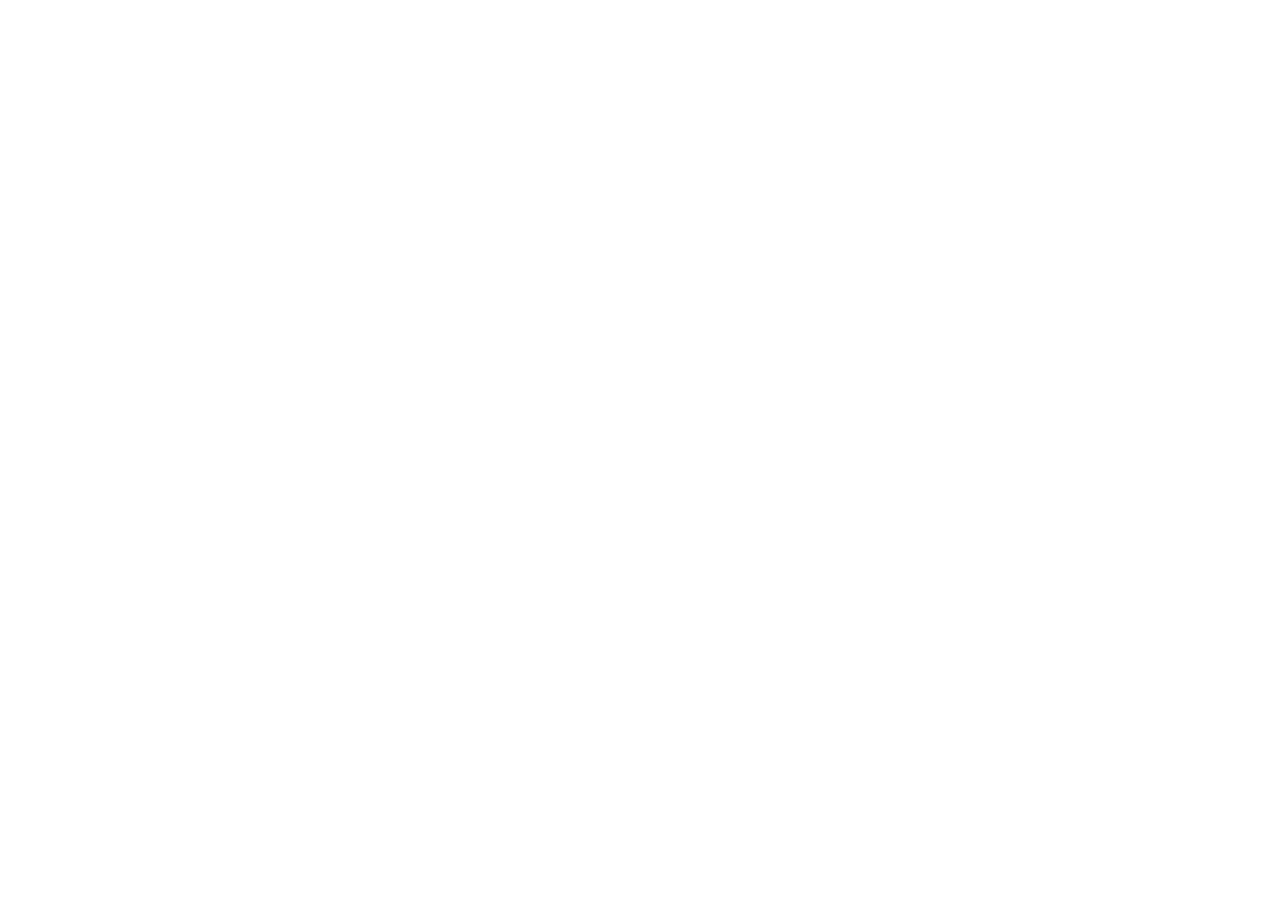
==== pages/catalogue.html @ 1e59427d "basic setup" ====
<!DOCTYPE html>
<html lang="en">
<head>
    <meta charset="UTF-8">
    <meta name="viewport" content="width=device-width, initial-scale=1.0">
    <title>Catalogue</title>
</head>
<body>
    
</body>
</html>
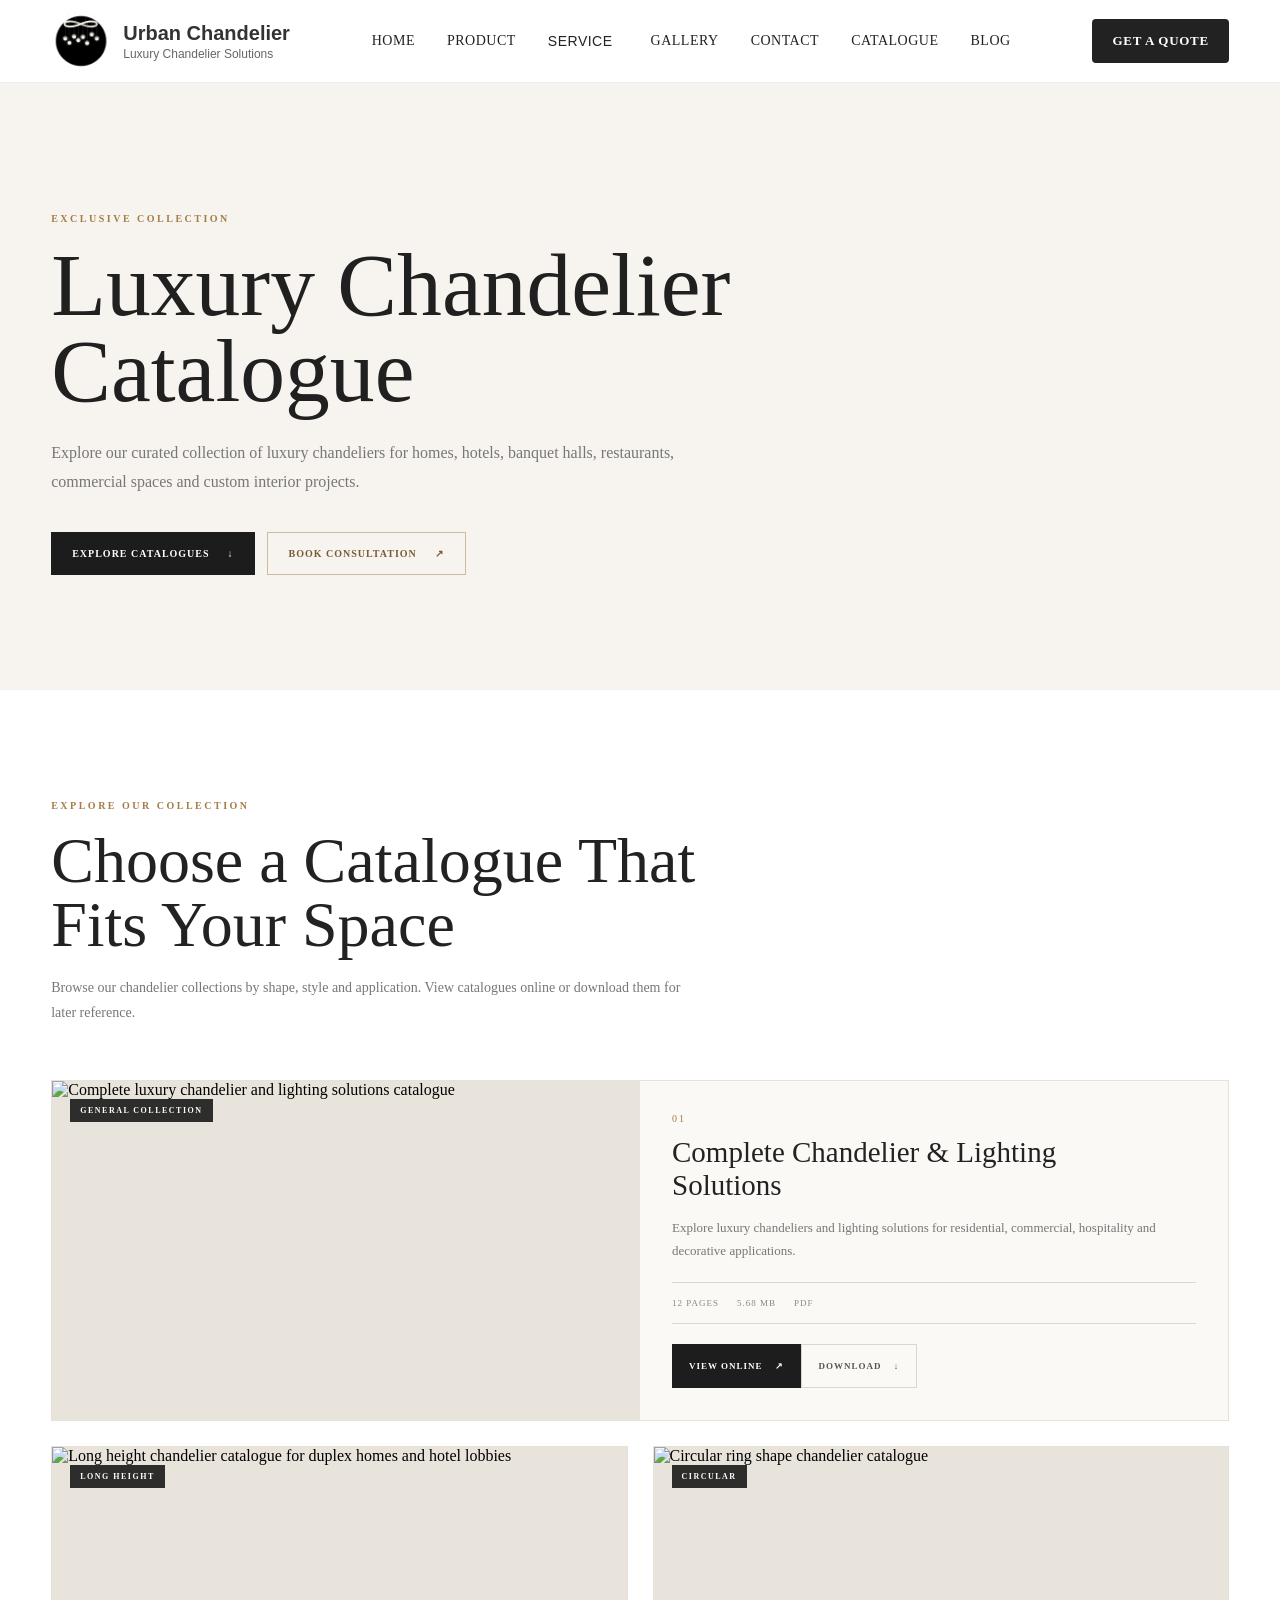
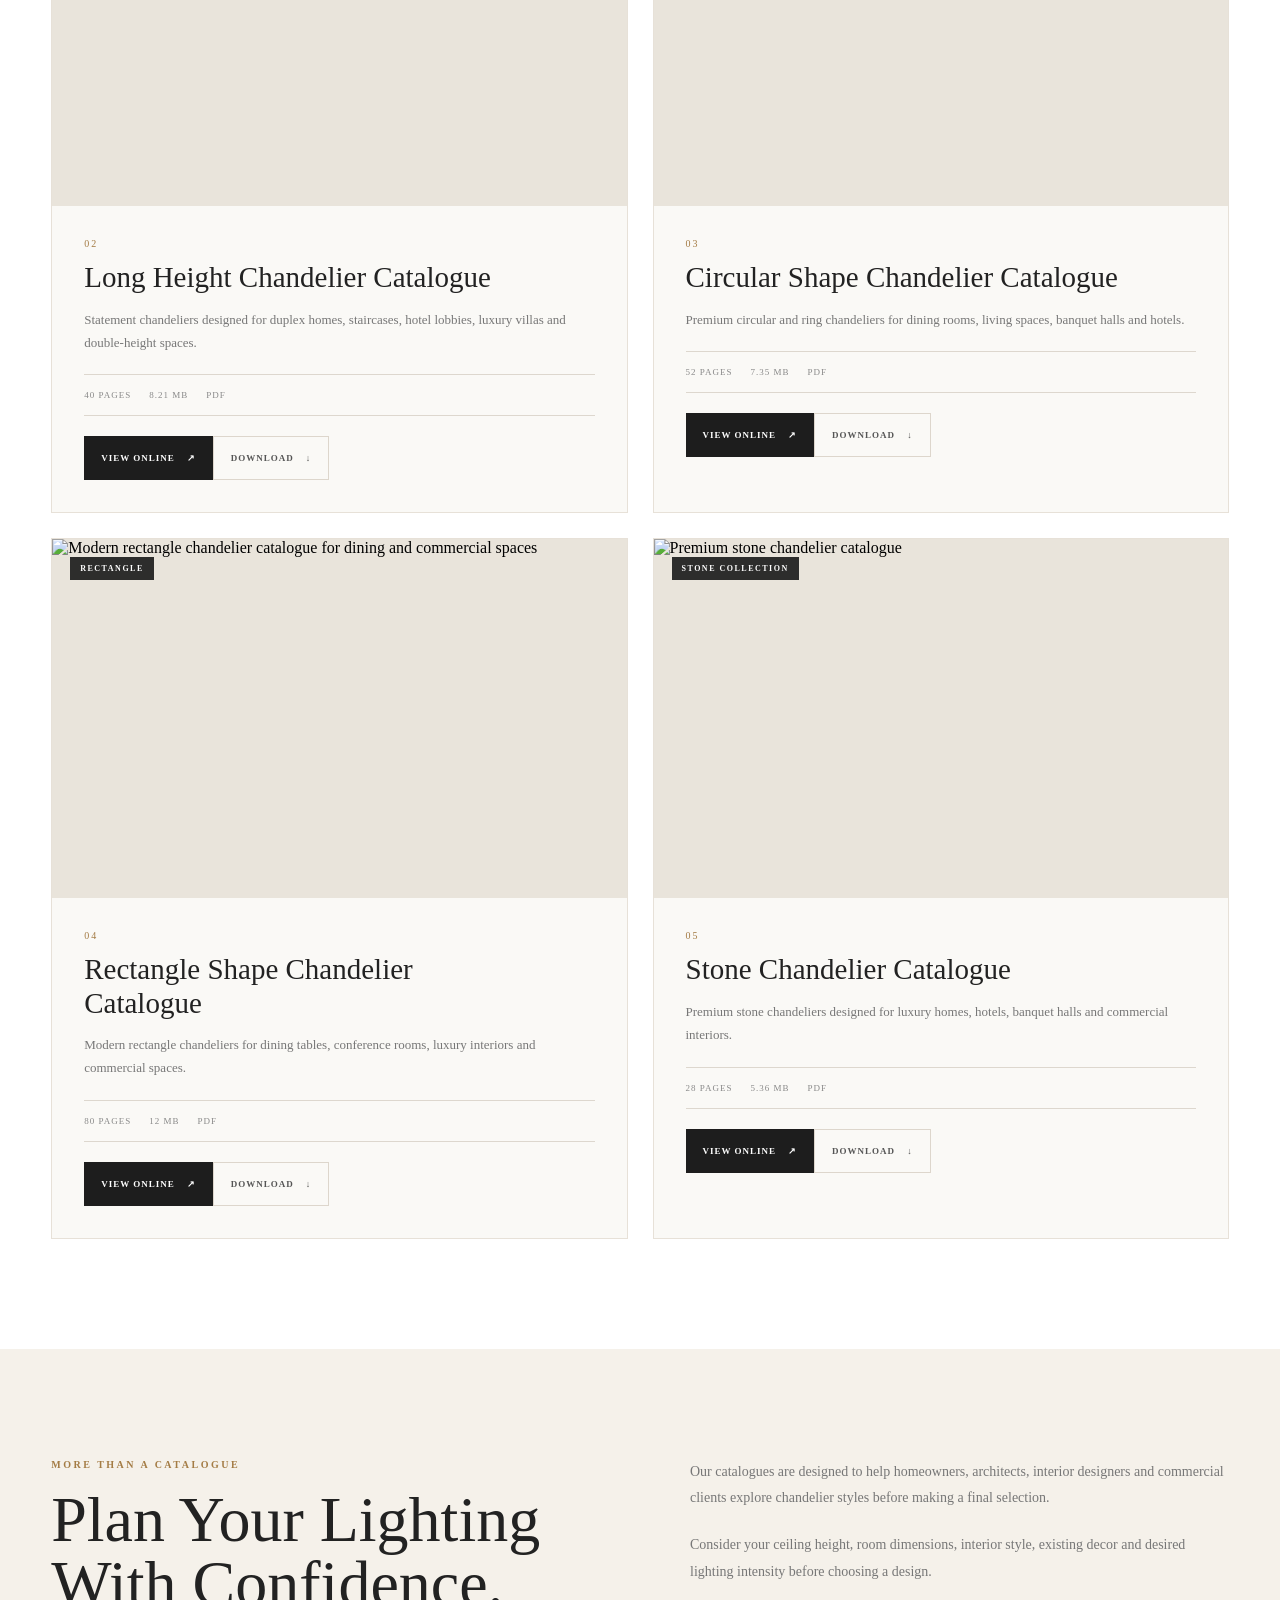
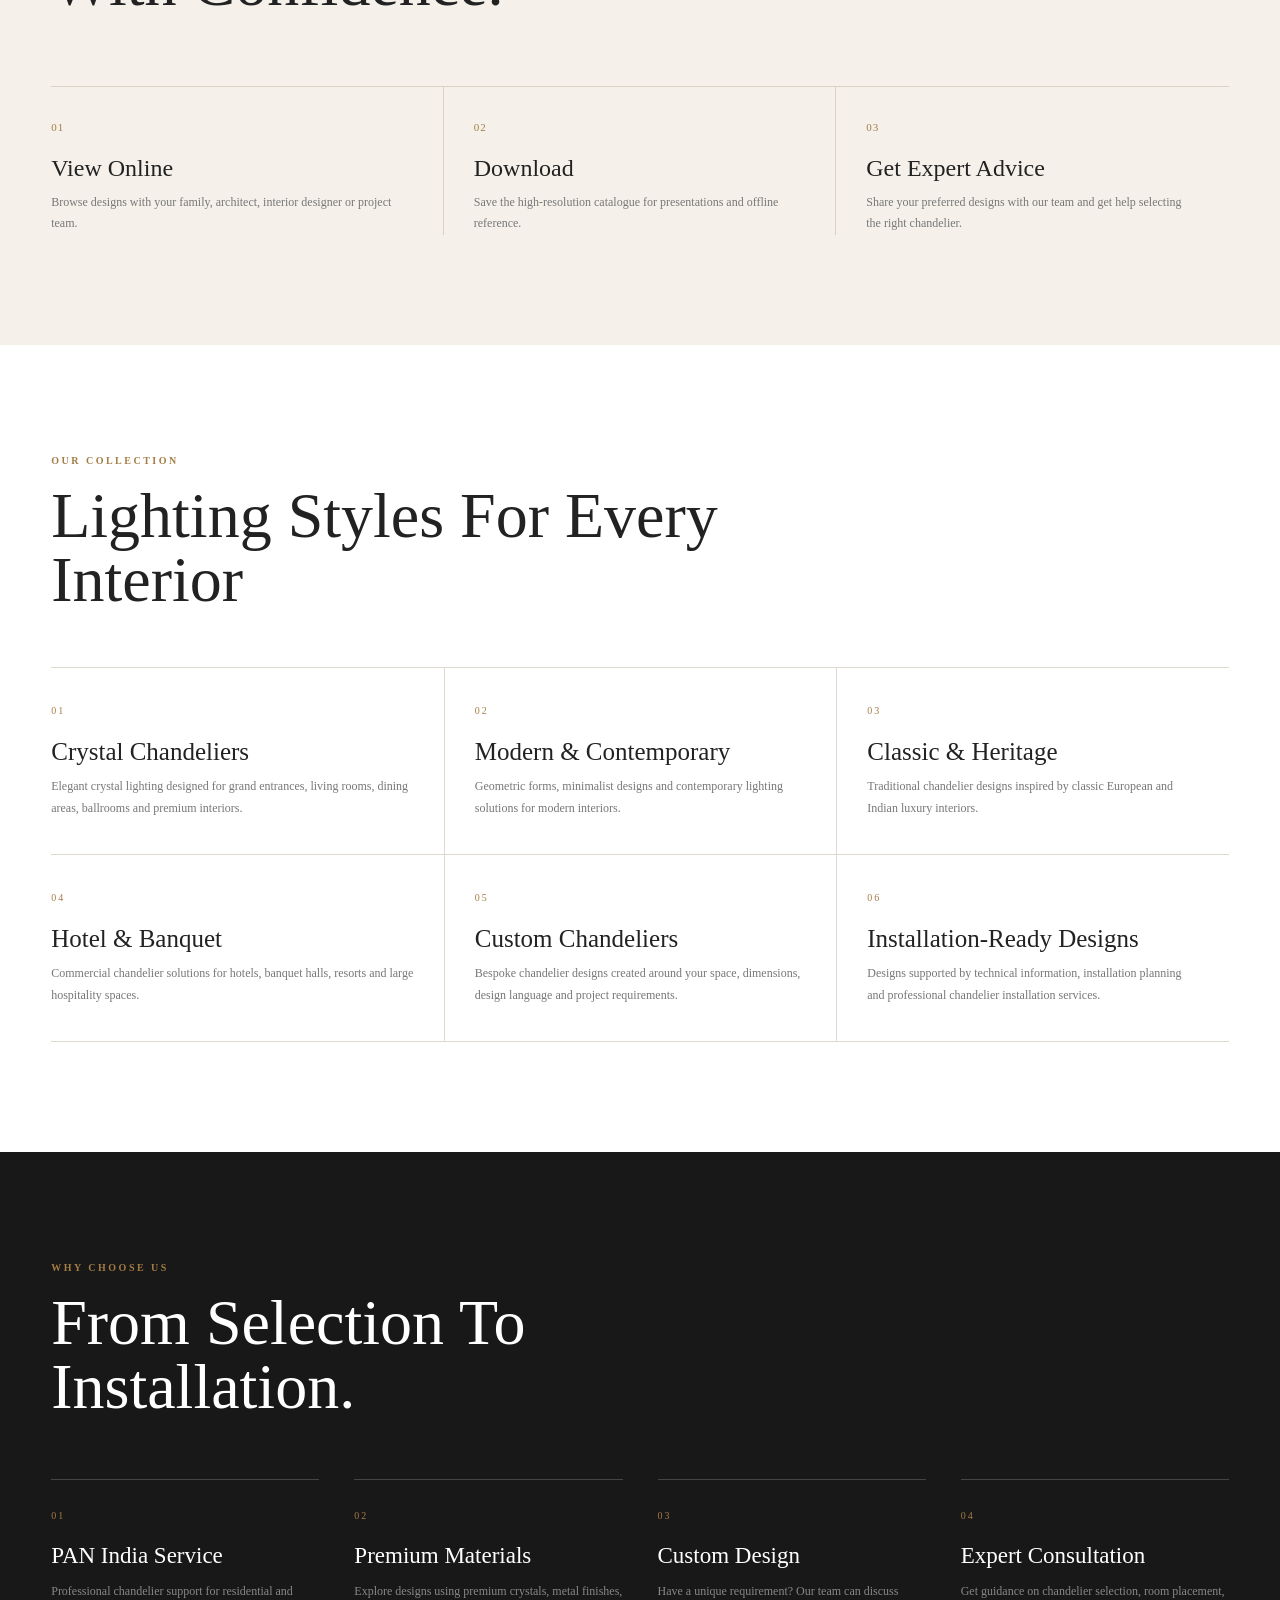
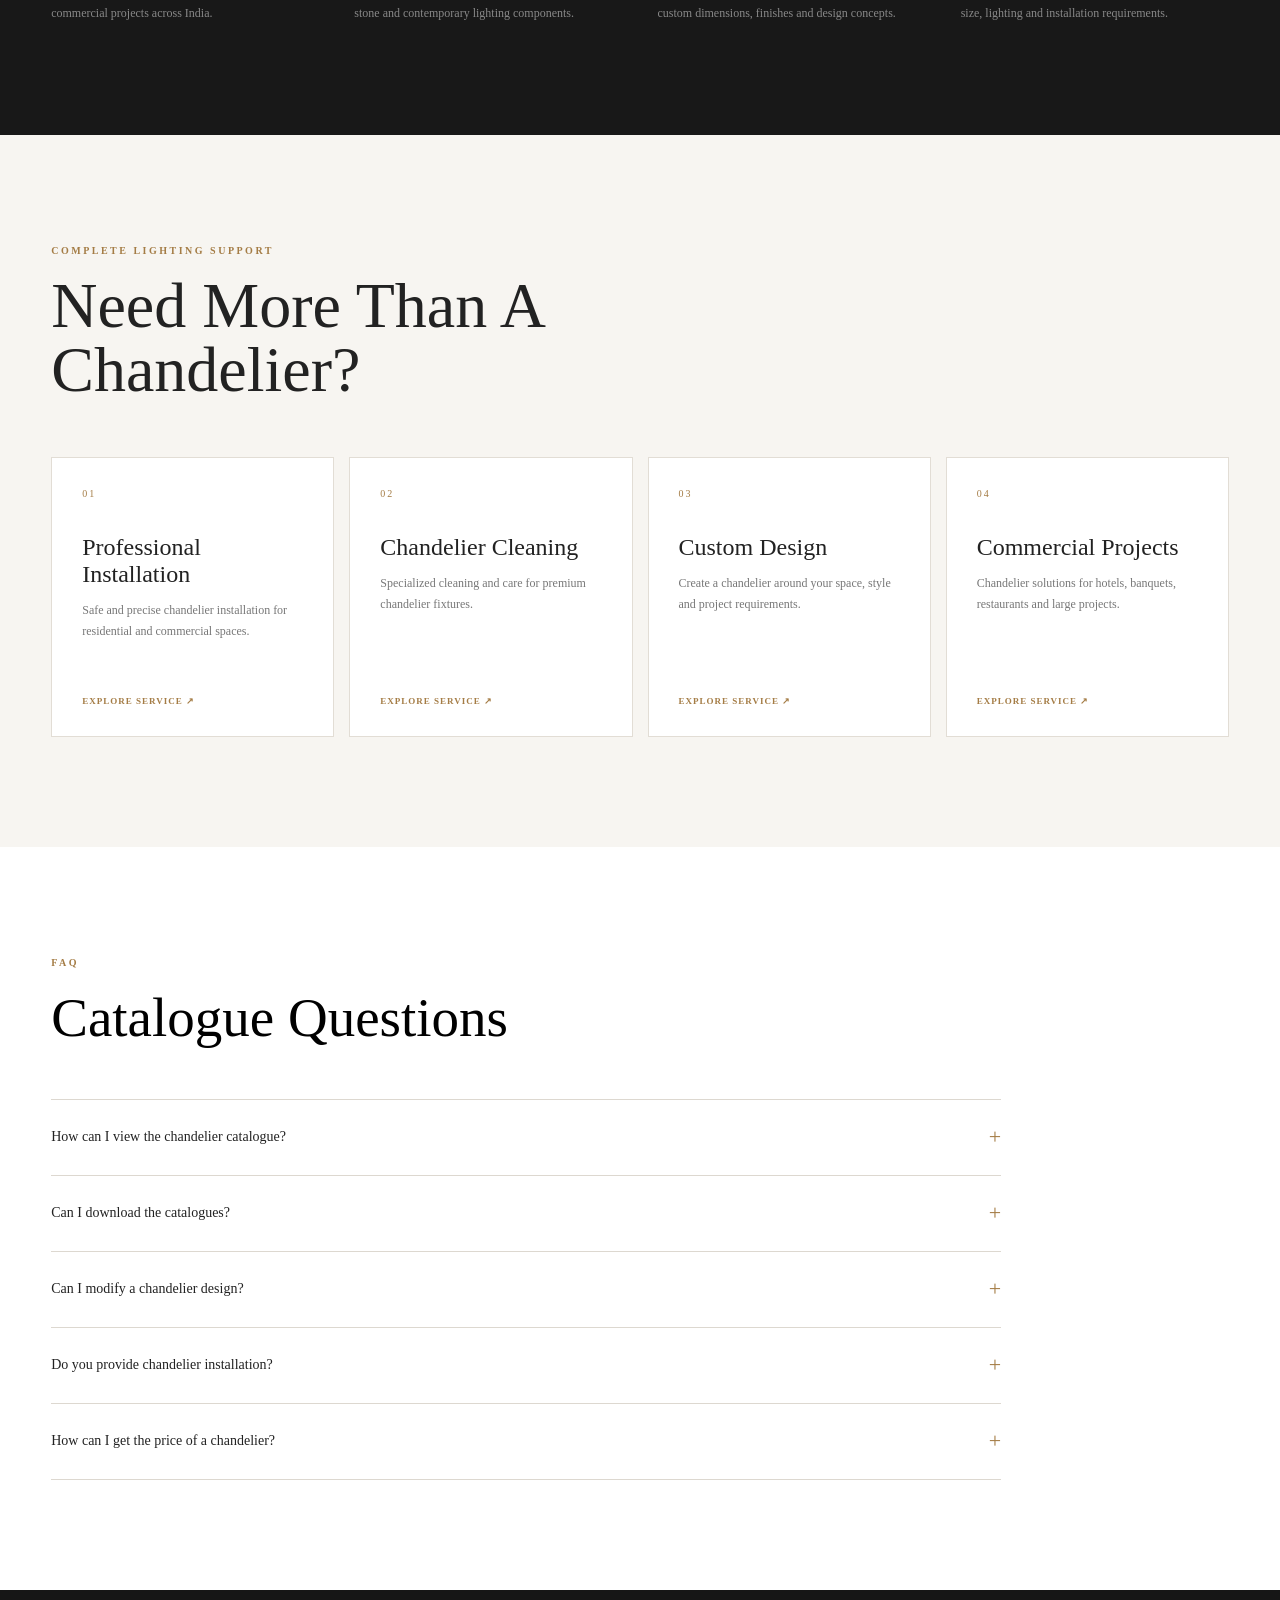
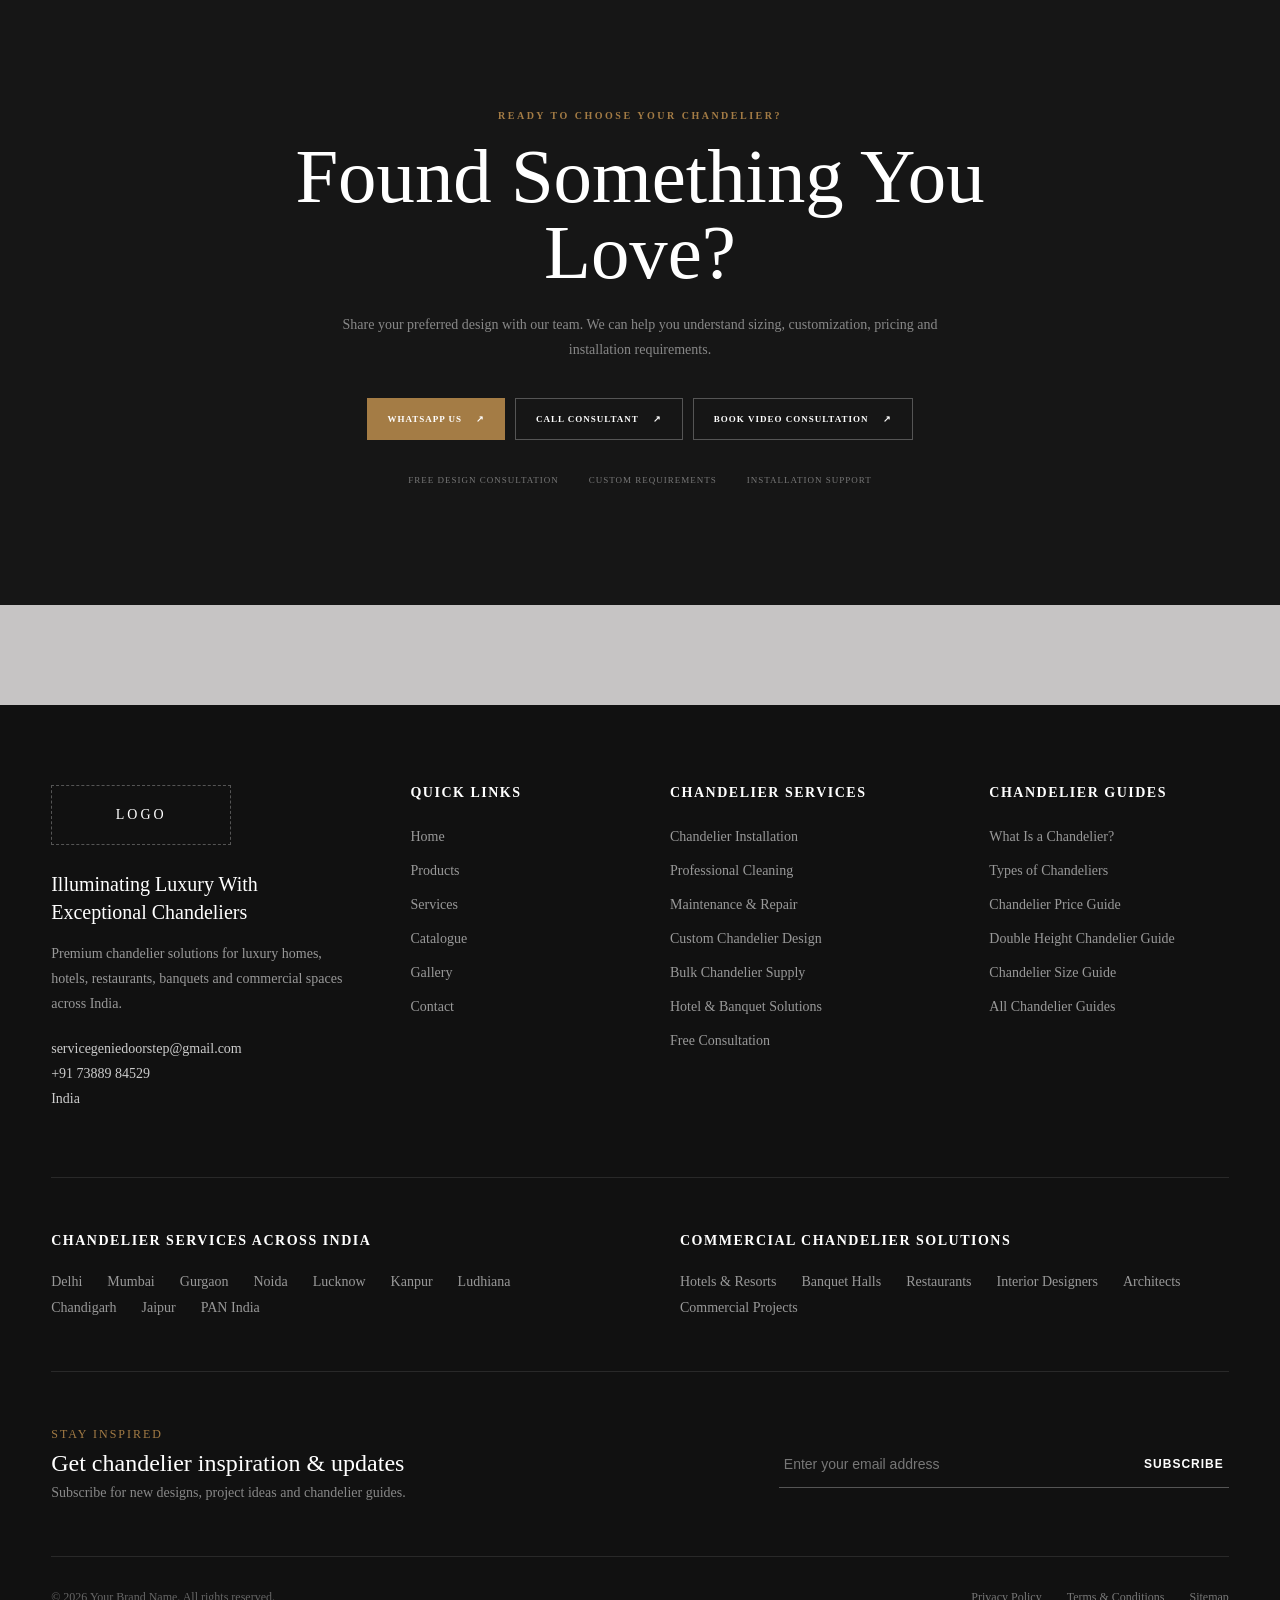
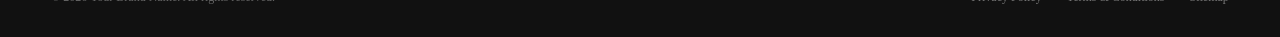
==== commit 6320c331: "new update" ====
--- a/pages/catalogue.html
+++ b/pages/catalogue.html
@@ -1,11 +1,1659 @@
 <!DOCTYPE html>
 <html lang="en">
+
 <head>
+
     <meta charset="UTF-8">
+
     <meta name="viewport" content="width=device-width, initial-scale=1.0">
-    <title>Catalogue</title>
+
+    <title>
+        Luxury Chandelier Catalogue | Urban Chandelier India
+    </title>
+
+    <meta name="description"
+        content="Explore  Urban Chandelier luxury chandelier catalogues featuring long height, circular, rectangle, stone and complete chandelier collections. View online or download PDF catalogues.">
+
+    <meta name="robots" content="index, follow">
+
+    <link rel="stylesheet" href="/css/style.css">
+    <link rel="stylesheet" href="/css/catalogue.css">
+
 </head>
+
+
 <body>
-    
+
+
+    <!-- =========================================
+     HEADER
+========================================= -->
+
+    <!--
+    Apna existing header yahan paste karo
+-->
+    <header class="site-header">
+
+        <div class="header-container">
+
+            <!-- LOGO -->
+            <!-- <a href="/" class="site-logo" aria-label="Chandelier Home"> 
+    <img src="./assets/images/logo/Urban (1).png" alt="Urban Logo" width="80" height="80"> 
+ 
+</a> -->
+            <a href="/" class="site-logo" aria-label="Chandelier Home">
+                <!-- Logo Image -->
+                <img src="/assets/images/logo/Urban (1).png" alt="Urban Chandelier Logo">
+
+                <!-- Side Text Container -->
+                <div class="logo-text">
+                    <span class="brand-name">Urban Chandelier</span>
+                    <span class="tagline">Luxury Chandelier Solutions</span>
+                </div>
+            </a>
+
+
+
+
+            <!-- MOBILE MENU BUTTON -->
+            <button class="menu-toggle" id="menuToggle" aria-label="Open navigation menu">
+                <span></span>
+                <span></span>
+                <span></span>
+            </button>
+
+
+            <!-- NAVIGATION -->
+            <nav class="main-navigation" id="mainNavigation">
+
+                <ul class="nav-list">
+
+                    <li class="nav-item">
+                        <a href="/">Home</a>
+                    </li>
+
+
+                    <!-- PRODUCT -->
+                    <li class="nav-item">
+                        <a href="/products">
+                            Product
+                        </a>
+                    </li>
+
+
+                    <!-- SERVICE DROPDOWN -->
+                    <li class="nav-item has-dropdown">
+
+                        <button class="dropdown-toggle">
+                            Service
+                            <span class="dropdown-arrow"></span>
+                        </button>
+
+                        <div class="dropdown-menu">
+
+                            <a href="/services/installation">
+                                <span class="dropdown-title">Installation</span>
+                                <span class="dropdown-description">
+                                    Professional chandelier installation
+                                </span>
+                            </a>
+
+                            <a href="/services/cleaning">
+                                <span class="dropdown-title">Cleaning</span>
+                                <span class="dropdown-description">
+                                    Professional chandelier cleaning
+                                </span>
+                            </a>
+
+                            <a href="/services/maintenance">
+                                <span class="dropdown-title">Maintenance</span>
+                                <span class="dropdown-description">
+                                    Regular chandelier maintenance
+                                </span>
+                            </a>
+
+                            <a href="/services/luxury-chandelier">
+                                <span class="dropdown-title">Buy Luxury Chandelier</span>
+                                <span class="dropdown-description">
+                                    Premium luxury chandelier collection
+                                </span>
+                            </a>
+
+                            <a href="/services/custom-design">
+                                <span class="dropdown-title">Custom Design</span>
+                                <span class="dropdown-description">
+                                    Bespoke chandelier design
+                                </span>
+                            </a>
+
+                            <a href="/services/bulk-supplier">
+                                <span class="dropdown-title">Bulk Chandelier Supplier</span>
+                                <span class="dropdown-description">
+                                    Bulk and commercial supply
+                                </span>
+                            </a>
+
+                            <a href="/services/hotel-banquet">
+                                <span class="dropdown-title">Hotel & Banquet</span>
+                                <span class="dropdown-description">
+                                    Chandeliers for hotels and banquets
+                                </span>
+                            </a>
+
+                        </div>
+
+                    </li>
+
+
+                    <!-- GALLERY -->
+                    <li class="nav-item">
+                        <a href="/pages/gallery.html">
+                            Gallery
+                        </a>
+                    </li>
+
+
+                    <!-- CONTACT -->
+                    <li class="nav-item">
+                        <a href="/pages/contact.html">
+                            Contact
+                        </a>
+                    </li>
+
+
+                    <!-- CATALOGUE -->
+                    <li class="nav-item">
+                        <a href="/pages/catalogue.html">
+                            Catalogue
+                        </a>
+                    </li>
+
+
+                    <!-- BLOG -->
+                    <li class="nav-item">
+                        <a href="/blog">
+                            Blog
+                        </a>
+                    </li>
+
+                </ul>
+
+            </nav>
+
+
+            <!-- HEADER CTA -->
+            <a href="/contact" class="header-cta">
+                Get a Quote
+            </a>
+
+        </div>
+
+    </header>
+
+
+    <main>
+
+
+        <!-- =========================================
+     CATALOGUE HERO
+========================================= -->
+
+        <section class="catalogue-hero">
+
+            <div class="catalogue-container">
+
+                <div class="catalogue-hero-content">
+
+                    <span class="catalogue-eyebrow">
+                        EXCLUSIVE COLLECTION
+                    </span>
+
+                    <h1>
+                        Luxury Chandelier
+                        Catalogue
+                    </h1>
+
+                    <p>
+                        Explore our curated collection of luxury chandeliers
+                        for homes, hotels, banquet halls, restaurants,
+                        commercial spaces and custom interior projects.
+                    </p>
+
+
+                    <div class="catalogue-hero-actions">
+
+                        <a href="#catalogue-grid" class="catalogue-primary-btn">
+                            Explore Catalogues
+                            <span>↓</span>
+                        </a>
+
+                        <a href="contact.html?service=Consultation" class="catalogue-secondary-btn">
+                            Book Consultation
+                            <span>↗</span>
+                        </a>
+
+                    </div>
+
+                </div>
+
+            </div>
+
+        </section>
+
+
+
+        <!-- =========================================
+     CATALOGUE COLLECTION
+========================================= -->
+
+        <section class="catalogue-section" id="catalogue-grid">
+
+            <div class="catalogue-container">
+
+
+                <div class="catalogue-section-heading">
+
+                    <span class="catalogue-eyebrow">
+                        EXPLORE OUR COLLECTION
+                    </span>
+
+                    <h2>
+                        Choose a Catalogue
+                        That Fits Your Space
+                    </h2>
+
+                    <p>
+                        Browse our chandelier collections by shape,
+                        style and application. View catalogues online
+                        or download them for later reference.
+                    </p>
+
+                </div>
+
+
+
+                <div class="catalogue-grid">
+
+
+                    <!-- =================================
+                 CATALOGUE 01
+            ================================== -->
+
+                    <article class="catalogue-card featured-catalogue">
+
+                        <div class="catalogue-image">
+
+                            <img src="images/catalogue/general.webp"
+                                alt="Complete luxury chandelier and lighting solutions catalogue" loading="lazy">
+
+                            <span class="catalogue-badge">
+                                GENERAL COLLECTION
+                            </span>
+
+                        </div>
+
+
+                        <div class="catalogue-card-content">
+
+                            <span class="catalogue-number">
+                                01
+                            </span>
+
+                            <h3>
+                                Complete Chandelier &
+                                Lighting Solutions
+                            </h3>
+
+                            <p>
+                                Explore luxury chandeliers and lighting
+                                solutions for residential, commercial,
+                                hospitality and decorative applications.
+                            </p>
+
+
+                            <div class="catalogue-meta">
+
+                                <span>
+                                    12 Pages
+                                </span>
+
+                                <span>
+                                    5.68 MB
+                                </span>
+
+                                <span>
+                                    PDF
+                                </span>
+
+                            </div>
+
+
+                            <div class="catalogue-card-actions">
+
+                                <!-- <a
+                            href="catalogues/Samrat-Traders-Chandelier-and-Lighting-Solutions.pdf"
+                            target="_blank"
+                            class="view-catalogue"
+                        >
+                            View Online
+                            <span>↗</span>
+                        </a> -->
+
+                                <a href="catalogue-view.html"
+                                target="_self"
+                                 class="view-catalogue">
+                                    View Online
+                                    <span>↗</span>
+                                </a>
+
+                                <a href="/catalogues/Circular_Shape_Chandelier_Catalogue-Samrat_Traders.pdf" download
+                                    class="download-catalogue">
+                                    Download
+                                    <span>↓</span>
+                                </a>
+
+                            </div>
+
+                        </div>
+
+                    </article>
+
+
+
+                    <!-- =================================
+                 CATALOGUE 02
+            ================================== -->
+
+                    <article class="catalogue-card">
+
+                        <div class="catalogue-image">
+
+                            <img src="images/catalogue/long-height.webp"
+                                alt="Long height chandelier catalogue for duplex homes and hotel lobbies"
+                                loading="lazy">
+
+                            <span class="catalogue-badge">
+                                LONG HEIGHT
+                            </span>
+
+                        </div>
+
+
+                        <div class="catalogue-card-content">
+
+                            <span class="catalogue-number">
+                                02
+                            </span>
+
+                            <h3>
+                                Long Height
+                                Chandelier Catalogue
+                            </h3>
+
+                            <p>
+                                Statement chandeliers designed for duplex
+                                homes, staircases, hotel lobbies, luxury
+                                villas and double-height spaces.
+                            </p>
+
+
+                            <div class="catalogue-meta">
+
+                                <span>
+                                    40 Pages
+                                </span>
+
+                                <span>
+                                    8.21 MB
+                                </span>
+
+                                <span>
+                                    PDF
+                                </span>
+
+                            </div>
+
+
+                            <div class="catalogue-card-actions">
+
+                                <a href="catalogues/Long-Height-Chandelier-Catalogue-Samrat-Traders.pdf" target="_blank"
+                                    class="view-catalogue">
+                                    View Online
+                                    <span>↗</span>
+                                </a>
+
+                                <a href="catalogues/Long-Height-Chandelier-Catalogue-Samrat-Traders.pdf" download
+                                    class="download-catalogue">
+                                    Download
+                                    <span>↓</span>
+                                </a>
+
+                            </div>
+
+                        </div>
+
+                    </article>
+
+
+
+                    <!-- =================================
+                 CATALOGUE 03
+            ================================== -->
+
+                    <article class="catalogue-card">
+
+                        <div class="catalogue-image">
+
+                            <img src="images/catalogue/circular.webp" alt="Circular ring shape chandelier catalogue"
+                                loading="lazy">
+
+                            <span class="catalogue-badge">
+                                CIRCULAR
+                            </span>
+
+                        </div>
+
+
+                        <div class="catalogue-card-content">
+
+                            <span class="catalogue-number">
+                                03
+                            </span>
+
+                            <h3>
+                                Circular Shape
+                                Chandelier Catalogue
+                            </h3>
+
+                            <p>
+                                Premium circular and ring chandeliers
+                                for dining rooms, living spaces,
+                                banquet halls and hotels.
+                            </p>
+
+
+                            <div class="catalogue-meta">
+
+                                <span>
+                                    52 Pages
+                                </span>
+
+                                <span>
+                                    7.35 MB
+                                </span>
+
+                                <span>
+                                    PDF
+                                </span>
+
+                            </div>
+
+
+                            <div class="catalogue-card-actions">
+
+                                <a href="catalogues/Circular-Shape-Chandelier-Catalogue-Samrat-Traders.pdf"
+                                    target="_blank" class="view-catalogue">
+                                    View Online
+                                    <span>↗</span>
+                                </a>
+
+                                <a href="catalogues/Circular-Shape-Chandelier-Catalogue-Samrat-Traders.pdf" download
+                                    class="download-catalogue">
+                                    Download
+                                    <span>↓</span>
+                                </a>
+
+                            </div>
+
+                        </div>
+
+                    </article>
+
+
+
+                    <!-- =================================
+                 CATALOGUE 04
+            ================================== -->
+
+                    <article class="catalogue-card">
+
+                        <div class="catalogue-image">
+
+                            <img src="images/catalogue/rectangle.webp"
+                                alt="Modern rectangle chandelier catalogue for dining and commercial spaces"
+                                loading="lazy">
+
+                            <span class="catalogue-badge">
+                                RECTANGLE
+                            </span>
+
+                        </div>
+
+
+                        <div class="catalogue-card-content">
+
+                            <span class="catalogue-number">
+                                04
+                            </span>
+
+                            <h3>
+                                Rectangle Shape
+                                Chandelier Catalogue
+                            </h3>
+
+                            <p>
+                                Modern rectangle chandeliers for dining
+                                tables, conference rooms, luxury interiors
+                                and commercial spaces.
+                            </p>
+
+
+                            <div class="catalogue-meta">
+
+                                <span>
+                                    80 Pages
+                                </span>
+
+                                <span>
+                                    12 MB
+                                </span>
+
+                                <span>
+                                    PDF
+                                </span>
+
+                            </div>
+
+
+                            <div class="catalogue-card-actions">
+
+                                <a href="catalogues/Rectangle-Shape-Chandelier-Catalogue-Samrat-Traders.pdf"
+                                    target="_blank" class="view-catalogue">
+                                    View Online
+                                    <span>↗</span>
+                                </a>
+
+                                <a href="catalogues/Rectangle-Shape-Chandelier-Catalogue-Samrat-Traders.pdf" download
+                                    class="download-catalogue">
+                                    Download
+                                    <span>↓</span>
+                                </a>
+
+                            </div>
+
+                        </div>
+
+                    </article>
+
+
+
+                    <!-- =================================
+                 CATALOGUE 05
+            ================================== -->
+
+                    <article class="catalogue-card">
+
+                        <div class="catalogue-image">
+
+                            <img src="images/catalogue/stone.webp" alt="Premium stone chandelier catalogue"
+                                loading="lazy">
+
+                            <span class="catalogue-badge">
+                                STONE COLLECTION
+                            </span>
+
+                        </div>
+
+
+                        <div class="catalogue-card-content">
+
+                            <span class="catalogue-number">
+                                05
+                            </span>
+
+                            <h3>
+                                Stone Chandelier
+                                Catalogue
+                            </h3>
+
+                            <p>
+                                Premium stone chandeliers designed for
+                                luxury homes, hotels, banquet halls and
+                                commercial interiors.
+                            </p>
+
+
+                            <div class="catalogue-meta">
+
+                                <span>
+                                    28 Pages
+                                </span>
+
+                                <span>
+                                    5.36 MB
+                                </span>
+
+                                <span>
+                                    PDF
+                                </span>
+
+                            </div>
+
+
+                            <div class="catalogue-card-actions">
+
+                                <a href="catalogues/Stone-Chandelier-Catalogue-Samrat-Traders.pdf" target="_blank"
+                                    class="view-catalogue">
+                                    View Online
+                                    <span>↗</span>
+                                </a>
+
+                                <a href="catalogues/Stone-Chandelier-Catalogue-Samrat-Traders.pdf" download
+                                    class="download-catalogue">
+                                    Download
+                                    <span>↓</span>
+                                </a>
+
+                            </div>
+
+                        </div>
+
+                    </article>
+
+
+                </div>
+
+            </div>
+
+        </section>
+
+
+
+        <!-- =========================================
+     CATALOGUE EXPERIENCE
+========================================= -->
+
+        <section class="catalogue-experience">
+
+            <div class="catalogue-container">
+
+                <div class="catalogue-experience-grid">
+
+
+                    <div class="catalogue-experience-heading">
+
+                        <span class="catalogue-eyebrow">
+                            MORE THAN A CATALOGUE
+                        </span>
+
+                        <h2>
+                            Plan Your Lighting
+                            With Confidence.
+                        </h2>
+
+                    </div>
+
+
+                    <div class="catalogue-experience-content">
+
+                        <p>
+                            Our catalogues are designed to help homeowners,
+                            architects, interior designers and commercial
+                            clients explore chandelier styles before
+                            making a final selection.
+                        </p>
+
+                        <p>
+                            Consider your ceiling height, room dimensions,
+                            interior style, existing decor and desired
+                            lighting intensity before choosing a design.
+                        </p>
+
+                    </div>
+
+                </div>
+
+
+
+                <div class="catalogue-steps">
+
+
+                    <div class="catalogue-step">
+
+                        <span>
+                            01
+                        </span>
+
+                        <h3>
+                            View Online
+                        </h3>
+
+                        <p>
+                            Browse designs with your family, architect,
+                            interior designer or project team.
+                        </p>
+
+                    </div>
+
+
+                    <div class="catalogue-step">
+
+                        <span>
+                            02
+                        </span>
+
+                        <h3>
+                            Download
+                        </h3>
+
+                        <p>
+                            Save the high-resolution catalogue for
+                            presentations and offline reference.
+                        </p>
+
+                    </div>
+
+
+                    <div class="catalogue-step">
+
+                        <span>
+                            03
+                        </span>
+
+                        <h3>
+                            Get Expert Advice
+                        </h3>
+
+                        <p>
+                            Share your preferred designs with our team
+                            and get help selecting the right chandelier.
+                        </p>
+
+                    </div>
+
+
+                </div>
+
+            </div>
+
+        </section>
+
+
+
+        <!-- =========================================
+     COLLECTION TYPES
+========================================= -->
+
+        <section class="catalogue-types">
+
+            <div class="catalogue-container">
+
+
+                <div class="catalogue-section-heading">
+
+                    <span class="catalogue-eyebrow">
+                        OUR COLLECTION
+                    </span>
+
+                    <h2>
+                        Lighting Styles For
+                        Every Interior
+                    </h2>
+
+                </div>
+
+
+                <div class="catalogue-types-grid">
+
+
+                    <article>
+
+                        <span>01</span>
+
+                        <h3>
+                            Crystal Chandeliers
+                        </h3>
+
+                        <p>
+                            Elegant crystal lighting designed for
+                            grand entrances, living rooms, dining areas,
+                            ballrooms and premium interiors.
+                        </p>
+
+                    </article>
+
+
+                    <article>
+
+                        <span>02</span>
+
+                        <h3>
+                            Modern & Contemporary
+                        </h3>
+
+                        <p>
+                            Geometric forms, minimalist designs and
+                            contemporary lighting solutions for
+                            modern interiors.
+                        </p>
+
+                    </article>
+
+
+                    <article>
+
+                        <span>03</span>
+
+                        <h3>
+                            Classic & Heritage
+                        </h3>
+
+                        <p>
+                            Traditional chandelier designs inspired
+                            by classic European and Indian luxury
+                            interiors.
+                        </p>
+
+                    </article>
+
+
+                    <article>
+
+                        <span>04</span>
+
+                        <h3>
+                            Hotel & Banquet
+                        </h3>
+
+                        <p>
+                            Commercial chandelier solutions for
+                            hotels, banquet halls, resorts and
+                            large hospitality spaces.
+                        </p>
+
+                    </article>
+
+
+                    <article>
+
+                        <span>05</span>
+
+                        <h3>
+                            Custom Chandeliers
+                        </h3>
+
+                        <p>
+                            Bespoke chandelier designs created around
+                            your space, dimensions, design language
+                            and project requirements.
+                        </p>
+
+                    </article>
+
+
+                    <article>
+
+                        <span>06</span>
+
+                        <h3>
+                            Installation-Ready Designs
+                        </h3>
+
+                        <p>
+                            Designs supported by technical information,
+                            installation planning and professional
+                            chandelier installation services.
+                        </p>
+
+                    </article>
+
+
+                </div>
+
+            </div>
+
+        </section>
+
+
+
+        <!-- =========================================
+     WHY SAMRAT
+========================================= -->
+
+        <section class="catalogue-why">
+
+            <div class="catalogue-container">
+
+
+                <div class="catalogue-why-heading">
+
+                    <span class="catalogue-eyebrow">
+                        WHY CHOOSE US
+                    </span>
+
+                    <h2>
+                        From Selection
+                        To Installation.
+                    </h2>
+
+                </div>
+
+
+                <div class="catalogue-benefits">
+
+
+                    <div class="catalogue-benefit">
+
+                        <span>01</span>
+
+                        <h3>
+                            PAN India Service
+                        </h3>
+
+                        <p>
+                            Professional chandelier support for
+                            residential and commercial projects
+                            across India.
+                        </p>
+
+                    </div>
+
+
+                    <div class="catalogue-benefit">
+
+                        <span>02</span>
+
+                        <h3>
+                            Premium Materials
+                        </h3>
+
+                        <p>
+                            Explore designs using premium crystals,
+                            metal finishes, stone and contemporary
+                            lighting components.
+                        </p>
+
+                    </div>
+
+
+                    <div class="catalogue-benefit">
+
+                        <span>03</span>
+
+                        <h3>
+                            Custom Design
+                        </h3>
+
+                        <p>
+                            Have a unique requirement? Our team can
+                            discuss custom dimensions, finishes and
+                            design concepts.
+                        </p>
+
+                    </div>
+
+
+                    <div class="catalogue-benefit">
+
+                        <span>04</span>
+
+                        <h3>
+                            Expert Consultation
+                        </h3>
+
+                        <p>
+                            Get guidance on chandelier selection,
+                            room placement, size, lighting and
+                            installation requirements.
+                        </p>
+
+                    </div>
+
+
+                </div>
+
+            </div>
+
+        </section>
+
+
+
+        <!-- =========================================
+     SERVICES
+========================================= -->
+
+        <section class="catalogue-services">
+
+            <div class="catalogue-container">
+
+
+                <div class="catalogue-section-heading">
+
+                    <span class="catalogue-eyebrow">
+                        COMPLETE LIGHTING SUPPORT
+                    </span>
+
+                    <h2>
+                        Need More Than
+                        A Chandelier?
+                    </h2>
+
+                </div>
+
+
+                <div class="catalogue-service-grid">
+
+
+                    <a href="chandelier-installation.html" class="catalogue-service-card">
+
+                        <span>01</span>
+
+                        <h3>
+                            Professional Installation
+                        </h3>
+
+                        <p>
+                            Safe and precise chandelier installation
+                            for residential and commercial spaces.
+                        </p>
+
+                        <strong>
+                            Explore Service ↗
+                        </strong>
+
+                    </a>
+
+
+                    <a href="chandelier-cleaning.html" class="catalogue-service-card">
+
+                        <span>02</span>
+
+                        <h3>
+                            Chandelier Cleaning
+                        </h3>
+
+                        <p>
+                            Specialized cleaning and care for
+                            premium chandelier fixtures.
+                        </p>
+
+                        <strong>
+                            Explore Service ↗
+                        </strong>
+
+                    </a>
+
+
+                    <a href="custom-chandelier-design.html" class="catalogue-service-card">
+
+                        <span>03</span>
+
+                        <h3>
+                            Custom Design
+                        </h3>
+
+                        <p>
+                            Create a chandelier around your space,
+                            style and project requirements.
+                        </p>
+
+                        <strong>
+                            Explore Service ↗
+                        </strong>
+
+                    </a>
+
+
+                    <a href="bulk-chandelier-supplier.html" class="catalogue-service-card">
+
+                        <span>04</span>
+
+                        <h3>
+                            Commercial Projects
+                        </h3>
+
+                        <p>
+                            Chandelier solutions for hotels,
+                            banquets, restaurants and large projects.
+                        </p>
+
+                        <strong>
+                            Explore Service ↗
+                        </strong>
+
+                    </a>
+
+
+                </div>
+
+            </div>
+
+        </section>
+
+
+
+        <!-- =========================================
+     FAQ
+========================================= -->
+
+        <section class="catalogue-faq">
+
+            <div class="catalogue-container">
+
+
+                <div class="catalogue-faq-heading">
+
+                    <span class="catalogue-eyebrow">
+                        FAQ
+                    </span>
+
+                    <h2>
+                        Catalogue
+                        Questions
+                    </h2>
+
+                </div>
+
+
+                <div class="catalogue-faq-list">
+
+
+                    <details>
+
+                        <summary>
+                            How can I view the chandelier catalogue?
+                            <span>+</span>
+                        </summary>
+
+                        <p>
+                            Click the "View Online" button on any catalogue
+                            to open the PDF and browse the collection directly.
+                        </p>
+
+                    </details>
+
+
+                    <details>
+
+                        <summary>
+                            Can I download the catalogues?
+                            <span>+</span>
+                        </summary>
+
+                        <p>
+                            Yes. Each catalogue includes a download option
+                            so you can save it for offline viewing,
+                            presentations or discussions with your designer.
+                        </p>
+
+                    </details>
+
+
+                    <details>
+
+                        <summary>
+                            Can I modify a chandelier design?
+                            <span>+</span>
+                        </summary>
+
+                        <p>
+                            Selected catalogue designs can be discussed
+                            for customization depending on dimensions,
+                            materials, finish and project requirements.
+                        </p>
+
+                    </details>
+
+
+                    <details>
+
+                        <summary>
+                            Do you provide chandelier installation?
+                            <span>+</span>
+                        </summary>
+
+                        <p>
+                            Yes. Professional chandelier installation
+                            and related services are available for
+                            residential and commercial requirements.
+                        </p>
+
+                    </details>
+
+
+                    <details>
+
+                        <summary>
+                            How can I get the price of a chandelier?
+                            <span>+</span>
+                        </summary>
+
+                        <p>
+                            Chandelier pricing depends on size, design,
+                            material, crystal quality, customization and
+                            installation requirements. Send us the catalogue
+                            page or design you like and our team can discuss
+                            the requirement with you.
+                        </p>
+
+                    </details>
+
+
+                </div>
+
+            </div>
+
+        </section>
+
+
+
+        <!-- =========================================
+     FINAL CTA
+========================================= -->
+
+        <section class="catalogue-cta">
+
+            <div class="catalogue-container">
+
+                <span class="catalogue-eyebrow">
+                    READY TO CHOOSE YOUR CHANDELIER?
+                </span>
+
+                <h2>
+                    Found Something
+                    You Love?
+                </h2>
+
+                <p>
+                    Share your preferred design with our team.
+                    We can help you understand sizing, customization,
+                    pricing and installation requirements.
+                </p>
+
+
+                <div class="catalogue-cta-buttons">
+
+
+                    <a href="https://wa.me/917054118088?text=Hello%20Samrat%20Traders,%20I%20have%20seen%20your%20chandelier%20catalogue%20and%20would%20like%20to%20discuss%20a%20design."
+                        target="_blank" rel="noopener" class="cta-whatsapp">
+                        WhatsApp Us
+                        <span>↗</span>
+                    </a>
+
+
+                    <a href="tel:+917054118088" class="cta-call">
+                        Call Consultant
+                        <span>↗</span>
+                    </a>
+
+
+                    <a href="contact.html?service=Video%20Consultation" class="cta-consultation">
+                        Book Video Consultation
+                        <span>↗</span>
+                    </a>
+
+
+                </div>
+
+
+                <div class="cta-features">
+
+                    <span>
+                        Free Design Consultation
+                    </span>
+
+                    <span>
+                        Custom Requirements
+                    </span>
+
+                    <span>
+                        Installation Support
+                    </span>
+
+                </div>
+
+            </div>
+
+        </section>
+
+
+    </main>
+
+
+
+    <!-- =========================================
+     FOOTER
+========================================= -->
+
+    <!--
+    Apna existing footer yahan paste karo
+-->
+    <footer class="site-footer">
+
+        <div class="footer-container">
+
+            <!-- TOP FOOTER -->
+            <div class="footer-top">
+
+                <!-- BRAND -->
+                <div class="footer-brand">
+
+                    <a href="/" class="footer-logo">
+                        LOGO
+                    </a>
+
+                    <p class="footer-tagline">
+                        Illuminating Luxury With Exceptional Chandeliers
+                    </p>
+
+                    <p class="footer-description">
+                        Premium chandelier solutions for luxury homes, hotels,
+                        restaurants, banquets and commercial spaces across India.
+                    </p>
+
+                    <div class="footer-contact">
+
+                        <a href="mailto:servicegeniedoorstep@gmail.com
+">
+                            servicegeniedoorstep@gmail.com
+
+                        </a>
+
+                        <a href="tel:+917388984529">
+                            +91 73889 84529
+                        </a>
+
+                        <span>
+                            India
+                        </span>
+
+                    </div>
+
+                </div>
+
+
+                <!-- QUICK LINKS -->
+                <div class="footer-column">
+
+                    <h3>Quick Links</h3>
+
+                    <ul>
+                        <li><a href="/">Home</a></li>
+                        <li><a href="/products">Products</a></li>
+                        <li><a href="/services">Services</a></li>
+                        <li><a href="/catalogue">Catalogue</a></li>
+                        <li><a href="/gallery">Gallery</a></li>
+                        <li><a href="/contact">Contact</a></li>
+                    </ul>
+
+                </div>
+
+
+                <!-- SERVICES -->
+                <div class="footer-column">
+
+                    <h3>Chandelier Services</h3>
+
+                    <ul>
+                        <li>
+                            <a href="/services/installation">
+                                Chandelier Installation
+                            </a>
+                        </li>
+
+                        <li>
+                            <a href="/services/cleaning">
+                                Professional Cleaning
+                            </a>
+                        </li>
+
+                        <li>
+                            <a href="/services/maintenance">
+                                Maintenance & Repair
+                            </a>
+                        </li>
+
+                        <li>
+                            <a href="/services/custom-design">
+                                Custom Chandelier Design
+                            </a>
+                        </li>
+
+                        <li>
+                            <a href="/services/bulk-supplier">
+                                Bulk Chandelier Supply
+                            </a>
+                        </li>
+
+                        <li>
+                            <a href="/services/hotel-banquet">
+                                Hotel & Banquet Solutions
+                            </a>
+                        </li>
+
+                        <li>
+                            <a href="/contact">
+                                Free Consultation
+                            </a>
+                        </li>
+                    </ul>
+
+                </div>
+
+
+                <!-- GUIDES -->
+                <div class="footer-column">
+
+                    <h3>Chandelier Guides</h3>
+
+                    <ul>
+
+                        <li>
+                            <a href="/blog/what-is-a-chandelier">
+                                What Is a Chandelier?
+                            </a>
+                        </li>
+
+                        <li>
+                            <a href="/blog/types-of-chandeliers">
+                                Types of Chandeliers
+                            </a>
+                        </li>
+
+                        <li>
+                            <a href="/blog/chandelier-price-guide">
+                                Chandelier Price Guide
+                            </a>
+                        </li>
+
+                        <li>
+                            <a href="/blog/double-height-chandelier-guide">
+                                Double Height Chandelier Guide
+                            </a>
+                        </li>
+
+                        <li>
+                            <a href="/blog/chandelier-size-guide">
+                                Chandelier Size Guide
+                            </a>
+                        </li>
+
+                        <li>
+                            <a href="/blog">
+                                All Chandelier Guides
+                            </a>
+                        </li>
+
+                    </ul>
+
+                </div>
+
+            </div>
+
+
+            <!-- SECOND FOOTER ROW -->
+            <div class="footer-middle">
+
+
+                <!-- LOCATIONS -->
+                <div class="footer-large-column">
+
+                    <h3>Chandelier Services Across India</h3>
+
+                    <div class="footer-links-grid">
+
+                        <a href="/locations/delhi">
+                            Delhi
+                        </a>
+
+                        <a href="/locations/mumbai">
+                            Mumbai
+                        </a>
+
+                        <a href="/locations/gurgaon">
+                            Gurgaon
+                        </a>
+
+                        <a href="/locations/noida">
+                            Noida
+                        </a>
+
+                        <a href="/locations/lucknow">
+                            Lucknow
+                        </a>
+
+                        <a href="/locations/kanpur">
+                            Kanpur
+                        </a>
+
+                        <a href="/locations/ludhiana">
+                            Ludhiana
+                        </a>
+
+                        <a href="/locations/chandigarh">
+                            Chandigarh
+                        </a>
+
+                        <a href="/locations/jaipur">
+                            Jaipur
+                        </a>
+
+                        <a href="/locations/pan-india">
+                            PAN India
+                        </a>
+
+                    </div>
+
+                </div>
+
+
+                <!-- COMMERCIAL -->
+                <div class="footer-large-column">
+
+                    <h3>Commercial Chandelier Solutions</h3>
+
+                    <div class="footer-links-grid">
+
+                        <a href="/chandeliers-for-hotels">
+                            Hotels & Resorts
+                        </a>
+
+                        <a href="/chandeliers-for-banquet-halls">
+                            Banquet Halls
+                        </a>
+
+                        <a href="/chandeliers-for-restaurants">
+                            Restaurants
+                        </a>
+
+                        <a href="/chandeliers-for-interior-designers">
+                            Interior Designers
+                        </a>
+
+                        <a href="/chandeliers-for-architects">
+                            Architects
+                        </a>
+
+                        <a href="/commercial-chandeliers">
+                            Commercial Projects
+                        </a>
+
+                    </div>
+
+                </div>
+
+            </div>
+
+
+            <!-- NEWSLETTER -->
+            <div class="footer-newsletter">
+
+                <div class="newsletter-content">
+
+                    <span class="newsletter-label">
+                        Stay Inspired
+                    </span>
+
+                    <h3>
+                        Get chandelier inspiration & updates
+                    </h3>
+
+                    <p>
+                        Subscribe for new designs, project ideas and chandelier guides.
+                    </p>
+
+                </div>
+
+
+                <form class="newsletter-form">
+
+                    <label for="newsletter-email" class="sr-only">
+                        Email address
+                    </label>
+
+                    <input type="email" id="newsletter-email" name="email" placeholder="Enter your email address"
+                        required>
+
+                    <button type="submit">
+                        Subscribe
+                    </button>
+
+                </form>
+
+            </div>
+
+
+            <!-- BOTTOM FOOTER -->
+            <div class="footer-bottom">
+
+                <p>
+                    © 2026 Your Brand Name. All rights reserved.
+                </p>
+
+                <div class="footer-legal">
+
+                    <a href="/privacy-policy">
+                        Privacy Policy
+                    </a>
+
+                    <a href="/terms">
+                        Terms & Conditions
+                    </a>
+
+                    <a href="/sitemap">
+                        Sitemap
+                    </a>
+
+                </div>
+
+            </div>
+
+        </div>
+
+    </footer>
+
+    <script src="js/script.js"></script>
+
 </body>
+
 </html>
--- a/css/style.css
+++ b/css/style.css
@@ -0,0 +1,1559 @@
+*{
+    margin: 0;
+    padding: 0;
+    box-sizing: border-box;
+}
+body ,html {
+    height: 100%;
+    width: 100%;
+    background-color: #c6c4c4;
+}
+ 
+
+/* =========================================
+   HEADER
+========================================= */
+
+.site-header {
+    width: 100%;
+    position: relative;
+    z-index: 1000;
+    background: #ffffff;
+    border-bottom: 1px solid #eeeeee;
+}
+
+.header-container {
+    width: min(1400px, 92%);
+    margin: 0 auto;
+
+    min-height: 82px;
+
+    display: flex;
+    align-items: center;
+    justify-content: space-between;
+
+    gap: 30px;
+}
+
+
+/* =========================================
+   LOGO
+========================================= */
+
+ /* Logo container ko flex banayein taaki sab ek line me aaye */
+.site-logo {
+    display: flex;
+    align-items: center; /* Logo aur text ko vertically center karne ke liye */
+    gap: 12px;           /* Logo aur text ke beech ka gap */
+    text-decoration: none; /* Link ka underline hatane ke liye */
+}
+
+/* Logo Image ki size control karein */
+.site-logo img {
+    width: 60px;        /* Apne hisab se size kam/jyaada karein */
+    height: auto;       /* Ratio kharab nahi hoga */
+    display: block;
+}
+
+/* Text container ko vertical (upar-neeche) set karein */
+.logo-text {
+    display: flex;
+    flex-direction: column; 
+    justify-content: center;
+}
+
+/* Main Title: Urban Chandelier */
+.brand-name {
+    font-family: 'Arial', sans-serif; /* Aap apna pasandida font use kar sakte hain */
+    font-size: 20px;
+    font-weight: bold;
+    color: #333333;     /* Dark color */
+    line-height: 1.2;
+}
+
+/* Tagline: ronaak apke ghr m */
+.tagline {
+    font-family: 'Arial', sans-serif;
+    font-size: 12px;
+    color: #666666;     /* Light grey color */
+    margin-top: 2px;    /* Title se thoda gap */
+}
+
+
+
+/* =========================================
+   NAVIGATION
+========================================= */
+
+.main-navigation {
+    flex: 1;
+
+    display: flex;
+    justify-content: center;
+}
+
+.nav-list {
+    display: flex;
+    align-items: center;
+
+    gap: 4px;
+
+    margin: 0;
+    padding: 0;
+
+    list-style: none;
+}
+
+.nav-item {
+    position: relative;
+}
+
+.nav-item > a,
+.dropdown-toggle {
+
+    display: flex;
+    align-items: center;
+    gap: 6px;
+
+    padding: 12px 14px;
+
+    border: none;
+    background: transparent;
+
+    color: #222;
+
+    text-decoration: none;
+
+    font-size: 14px;
+    font-weight: 500;
+
+    letter-spacing: 0.5px;
+
+    text-transform: uppercase;
+
+    cursor: pointer;
+
+    transition: color 0.25s ease;
+}
+
+.nav-item > a:hover,
+.dropdown-toggle:hover {
+    color: #a47c45;
+}
+
+
+/* =========================================
+   DROPDOWN ARROW
+========================================= */
+
+.dropdown-arrow {
+    font-size: 16px;
+    line-height: 1;
+
+    transition: transform 0.25s ease;
+}
+
+
+/* =========================================
+   SERVICE DROPDOWN
+========================================= */
+
+.dropdown-menu {
+
+    position: absolute;
+
+    top: calc(100% + 18px);
+    left: 50%;
+
+    transform: translateX(-50%) translateY(10px);
+
+    width: 360px;
+
+    padding: 12px;
+
+    background: #ffffff;
+
+    border: 1px solid #eeeeee;
+
+    box-shadow: 0 20px 50px rgba(0, 0, 0, 0.10);
+
+    border-radius: 8px;
+
+    opacity: 0;
+    visibility: hidden;
+
+    pointer-events: none;
+
+    transition:
+        opacity 0.25s ease,
+        transform 0.25s ease,
+        visibility 0.25s ease;
+}
+
+
+/* Small top arrow */
+
+.dropdown-menu::before {
+
+    content: "";
+
+    position: absolute;
+
+    top: -7px;
+    left: 50%;
+
+    width: 13px;
+    height: 13px;
+
+    background: #ffffff;
+
+    border-left: 1px solid #eeeeee;
+    border-top: 1px solid #eeeeee;
+
+    transform: translateX(-50%) rotate(45deg);
+}
+
+
+/* SHOW DROPDOWN */
+
+.has-dropdown:hover .dropdown-menu {
+
+    opacity: 1;
+    visibility: visible;
+
+    pointer-events: auto;
+
+    transform: translateX(-50%) translateY(0);
+}
+
+.has-dropdown:hover .dropdown-arrow {
+    transform: rotate(180deg);
+}
+
+
+/* =========================================
+   DROPDOWN ITEMS
+========================================= */
+
+.dropdown-menu a {
+
+    display: flex;
+    flex-direction: column;
+
+    gap: 4px;
+
+    padding: 14px 15px;
+
+    border-radius: 6px;
+
+    text-decoration: none;
+
+    transition: background 0.2s ease;
+}
+
+.dropdown-menu a:hover {
+    background: #f7f5f2;
+}
+
+.dropdown-title {
+
+    color: #222;
+
+    font-size: 14px;
+    font-weight: 600;
+}
+
+.dropdown-description {
+
+    color: #777;
+
+    font-size: 12px;
+    line-height: 1.4;
+}
+
+
+/* =========================================
+   HEADER CTA
+========================================= */
+
+.header-cta {
+
+    flex-shrink: 0;
+
+    display: inline-flex;
+
+    align-items: center;
+    justify-content: center;
+
+    min-height: 44px;
+
+    padding: 0 20px;
+
+    background: #222;
+    color: #ffffff;
+
+    text-decoration: none;
+
+    font-size: 13px;
+    font-weight: 600;
+
+    text-transform: uppercase;
+    letter-spacing: 0.7px;
+
+    border-radius: 4px;
+
+    transition:
+        background 0.25s ease,
+        transform 0.25s ease;
+}
+
+.header-cta:hover {
+    background: #a47c45;
+    transform: translateY(-2px);
+}
+
+
+/* =========================================
+   MOBILE MENU BUTTON
+========================================= */
+
+.menu-toggle {
+
+    display: none;
+
+    width: 44px;
+    height: 44px;
+
+    padding: 8px;
+
+    border: none;
+
+    background: transparent;
+
+    cursor: pointer;
+}
+
+.menu-toggle span {
+
+    display: block;
+
+    width: 25px;
+    height: 2px;
+
+    margin: 5px auto;
+
+    background: #222;
+}
+
+
+/* =========================================
+   TABLET
+========================================= */
+
+@media (max-width: 1100px) {
+
+    .header-container {
+        gap: 15px;
+    }
+
+    .nav-item > a,
+    .dropdown-toggle {
+        padding: 10px 8px;
+        font-size: 12px;
+    }
+
+    .header-cta {
+        padding: 0 14px;
+        font-size: 12px;
+    }
+
+}
+
+
+/* =========================================
+   MOBILE
+========================================= */
+
+@media (max-width: 850px) {
+
+    .header-container {
+        min-height: 72px;
+    }
+
+    .logo-placeholder {
+        width: 145px;
+        height: 48px;
+    }
+
+    .menu-toggle {
+        display: block;
+    }
+
+    .header-cta {
+        display: none;
+    }
+
+    .main-navigation {
+
+        position: absolute;
+
+        top: 100%;
+        left: 0;
+
+        width: 100%;
+
+        display: none;
+
+        background: #ffffff;
+
+        border-top: 1px solid #eeeeee;
+
+        box-shadow: 0 20px 30px rgba(0, 0, 0, 0.08);
+    }
+
+    .main-navigation.active {
+        display: block;
+    }
+
+    .nav-list {
+
+        flex-direction: column;
+
+        align-items: stretch;
+
+        gap: 0;
+
+        padding: 10px 0;
+    }
+
+    .nav-item > a,
+    .dropdown-toggle {
+
+        width: 100%;
+
+        justify-content: space-between;
+
+        padding: 15px 6%;
+
+        text-align: left;
+    }
+
+
+    /* Mobile dropdown */
+
+    .dropdown-menu {
+
+        position: static;
+
+        width: 100%;
+
+        transform: none;
+
+        padding: 0 6%;
+
+        border: none;
+
+        box-shadow: none;
+
+        border-radius: 0;
+
+        opacity: 1;
+
+        visibility: visible;
+
+        pointer-events: auto;
+
+        display: none;
+    }
+
+    .has-dropdown.open .dropdown-menu {
+        display: block;
+    }
+
+    .dropdown-menu::before {
+        display: none;
+    }
+
+    .dropdown-menu a {
+        padding: 12px 15px;
+        border-left: 2px solid #eeeeee;
+    }
+
+}
+
+
+/* =========================================
+   FOOTER
+========================================= */
+
+.site-footer {
+    background: #111111;
+    color: #ffffff;
+    margin-top: 100px;
+}
+
+.footer-container {
+    width: min(1400px, 92%);
+    margin: 0 auto;
+}
+
+
+/* =========================================
+   FOOTER TOP
+========================================= */
+
+.footer-top {
+
+    display: grid;
+
+    grid-template-columns:
+        1.5fr
+        1fr
+        1.3fr
+        1.2fr;
+
+    gap: 60px;
+
+    padding: 80px 0 70px;
+}
+
+
+/* =========================================
+   BRAND
+========================================= */
+
+.footer-logo {
+
+    width: 180px;
+    height: 60px;
+
+    display: flex;
+
+    align-items: center;
+    justify-content: center;
+
+    border: 1px dashed #555555;
+
+    color: #ffffff;
+
+    text-decoration: none;
+
+    letter-spacing: 3px;
+    font-size: 14px;
+
+    margin-bottom: 25px;
+}
+
+.footer-tagline {
+
+    max-width: 320px;
+
+    margin: 0 0 15px;
+
+    font-size: 20px;
+    line-height: 1.4;
+
+    font-weight: 500;
+}
+
+.footer-description {
+
+    max-width: 340px;
+
+    margin: 0 0 25px;
+
+    color: #999999;
+
+    font-size: 14px;
+    line-height: 1.8;
+}
+
+
+/* =========================================
+   CONTACT
+========================================= */
+
+.footer-contact {
+
+    display: flex;
+    flex-direction: column;
+
+    gap: 9px;
+}
+
+.footer-contact a,
+.footer-contact span {
+
+    color: #cccccc;
+
+    text-decoration: none;
+
+    font-size: 14px;
+
+    transition: color 0.2s ease;
+}
+
+.footer-contact a:hover {
+    color: #ffffff;
+}
+
+
+/* =========================================
+   FOOTER COLUMNS
+========================================= */
+
+.footer-column h3,
+.footer-large-column h3 {
+
+    margin: 0 0 25px;
+
+    font-size: 14px;
+
+    text-transform: uppercase;
+
+    letter-spacing: 1.5px;
+
+    font-weight: 600;
+}
+
+.footer-column ul {
+
+    list-style: none;
+
+    padding: 0;
+    margin: 0;
+
+    display: flex;
+    flex-direction: column;
+
+    gap: 13px;
+}
+
+.footer-column a {
+
+    color: #999999;
+
+    text-decoration: none;
+
+    font-size: 14px;
+
+    line-height: 1.5;
+
+    transition:
+        color 0.2s ease,
+        padding-left 0.2s ease;
+}
+
+.footer-column a:hover {
+
+    color: #ffffff;
+
+    padding-left: 4px;
+}
+
+
+/* =========================================
+   MIDDLE SECTION
+========================================= */
+
+.footer-middle {
+
+    display: grid;
+
+    grid-template-columns: 1fr 1fr;
+
+    gap: 80px;
+
+    padding: 55px 0;
+
+    border-top: 1px solid #292929;
+    border-bottom: 1px solid #292929;
+}
+
+
+/* =========================================
+   LOCATION / COMMERCIAL LINKS
+========================================= */
+
+.footer-links-grid {
+
+    display: flex;
+
+    flex-wrap: wrap;
+
+    gap: 10px 25px;
+}
+
+.footer-links-grid a {
+
+    color: #999999;
+
+    text-decoration: none;
+
+    font-size: 14px;
+
+    transition: color 0.2s ease;
+}
+
+.footer-links-grid a:hover {
+    color: #ffffff;
+}
+
+
+/* =========================================
+   NEWSLETTER
+========================================= */
+
+.footer-newsletter {
+
+    display: flex;
+
+    align-items: center;
+    justify-content: space-between;
+
+    gap: 50px;
+
+    padding: 55px 0;
+
+    border-bottom: 1px solid #292929;
+}
+
+.newsletter-label {
+
+    display: block;
+
+    margin-bottom: 8px;
+
+    color: #a47c45;
+
+    font-size: 12px;
+
+    text-transform: uppercase;
+
+    letter-spacing: 2px;
+}
+
+.newsletter-content h3 {
+
+    margin: 0 0 8px;
+
+    font-size: 24px;
+
+    font-weight: 500;
+}
+
+.newsletter-content p {
+
+    margin: 0;
+
+    color: #888888;
+
+    font-size: 14px;
+}
+
+.newsletter-form {
+
+    display: flex;
+
+    width: min(100%, 450px);
+
+    border-bottom: 1px solid #555555;
+}
+
+.newsletter-form input {
+
+    flex: 1;
+
+    min-width: 0;
+
+    padding: 15px 5px;
+
+    border: none;
+    outline: none;
+
+    background: transparent;
+
+    color: #ffffff;
+
+    font-size: 14px;
+}
+
+.newsletter-form input::placeholder {
+    color: #777777;
+}
+
+.newsletter-form button {
+
+    border: none;
+
+    background: transparent;
+
+    color: #ffffff;
+
+    cursor: pointer;
+
+    padding: 0 5px;
+
+    text-transform: uppercase;
+
+    font-size: 12px;
+
+    letter-spacing: 1px;
+
+    font-weight: 600;
+
+    transition: color 0.2s ease;
+}
+
+.newsletter-form button:hover {
+    color: #a47c45;
+}
+
+
+/* =========================================
+   FOOTER BOTTOM
+========================================= */
+
+.footer-bottom {
+
+    min-height: 80px;
+
+    display: flex;
+
+    align-items: center;
+
+    justify-content: space-between;
+
+    gap: 20px;
+}
+
+.footer-bottom p {
+
+    margin: 0;
+
+    color: #666666;
+
+    font-size: 12px;
+}
+
+.footer-legal {
+
+    display: flex;
+
+    gap: 25px;
+}
+
+.footer-legal a {
+
+    color: #777777;
+
+    text-decoration: none;
+
+    font-size: 12px;
+
+    transition: color 0.2s ease;
+}
+
+.footer-legal a:hover {
+    color: #ffffff;
+}
+
+
+/* =========================================
+   ACCESSIBILITY
+========================================= */
+
+.sr-only {
+
+    position: absolute;
+
+    width: 1px;
+    height: 1px;
+
+    padding: 0;
+    margin: -1px;
+
+    overflow: hidden;
+
+    clip: rect(0, 0, 0, 0);
+
+    white-space: nowrap;
+
+    border: 0;
+}
+
+
+/* =========================================
+   GALLERY PAGE
+========================================= */
+
+.gallery-container {
+    width: min(1380px, 92%);
+    margin: 0 auto;
+}
+
+
+/* =========================================
+   GALLERY HERO
+========================================= */
+
+.gallery-hero {
+    padding: 130px 0 90px;
+    background: #f7f4ef;
+}
+
+.section-eyebrow {
+    display: block;
+
+    margin-bottom: 18px;
+
+    color: #a47c45;
+
+    font-size: 10px;
+    font-weight: 700;
+
+    text-transform: uppercase;
+
+    letter-spacing: 2.5px;
+}
+
+.gallery-hero h1 {
+
+    max-width: 800px;
+
+    margin: 0 0 20px;
+
+    color: #1b1b1b;
+
+    font-family: Georgia, "Times New Roman", serif;
+
+    font-size: clamp(48px, 7vw, 92px);
+
+    line-height: 0.98;
+
+    font-weight: 400;
+}
+
+.gallery-hero p {
+
+    max-width: 650px;
+
+    margin: 0;
+
+    color: #777;
+
+    font-size: 16px;
+
+    line-height: 1.8;
+}
+
+
+/* =========================================
+   FILTER
+========================================= */
+
+.gallery-filter-section {
+
+    background: #f7f4ef;
+
+    padding-bottom: 45px;
+}
+
+.gallery-filters {
+
+    display: flex;
+
+    align-items: center;
+
+    gap: 10px;
+
+    flex-wrap: wrap;
+}
+
+.gallery-filter {
+
+    padding: 11px 18px;
+
+    border: 1px solid #ded8cf;
+
+    background: transparent;
+
+    color: #666;
+
+    font-family: inherit;
+
+    font-size: 11px;
+
+    text-transform: uppercase;
+
+    letter-spacing: 1px;
+
+    cursor: pointer;
+
+    transition:
+        background 0.25s ease,
+        color 0.25s ease,
+        border-color 0.25s ease;
+}
+
+.gallery-filter:hover,
+.gallery-filter.active {
+
+    background: #1d1d1d;
+
+    border-color: #1d1d1d;
+
+    color: #ffffff;
+}
+
+
+/* =========================================
+   GALLERY GRID
+========================================= */
+
+.gallery-section {
+
+    padding: 90px 0 120px;
+
+    background: #ffffff;
+}
+
+.gallery-grid {
+
+    display: grid;
+
+    grid-template-columns:
+        repeat(12, 1fr);
+
+    grid-auto-rows: 330px;
+
+    gap: 18px;
+}
+
+
+/* =========================================
+   GALLERY CARDS
+========================================= */
+
+.gallery-card {
+
+    position: relative;
+
+    overflow: hidden;
+
+    grid-column: span 4;
+}
+
+.gallery-card.gallery-large {
+
+    grid-column: span 8;
+
+    grid-row: span 2;
+}
+
+.gallery-card.gallery-tall {
+
+    grid-row: span 2;
+}
+
+.gallery-card.gallery-wide {
+
+    grid-column: span 8;
+}
+
+
+/* =========================================
+   IMAGE
+========================================= */
+
+.gallery-image {
+
+    position: relative;
+
+    width: 100%;
+    height: 100%;
+
+    overflow: hidden;
+
+    background: #eeeeee;
+}
+
+.gallery-image img {
+
+    width: 100%;
+    height: 100%;
+
+    display: block;
+
+    object-fit: cover;
+
+    transition:
+        transform 0.8s cubic-bezier(.2,.65,.3,1),
+        filter 0.6s ease;
+}
+
+
+/* =========================================
+   DARK OVERLAY
+========================================= */
+
+.gallery-image::after {
+
+    content: "";
+
+    position: absolute;
+
+    inset: 0;
+
+    background:
+        linear-gradient(
+            to top,
+            rgba(0, 0, 0, 0.78) 0%,
+            rgba(0, 0, 0, 0.20) 50%,
+            rgba(0, 0, 0, 0.02) 100%
+        );
+
+    opacity: 0.65;
+
+    transition:
+        opacity 0.4s ease;
+}
+
+
+/* =========================================
+   HOVER IMAGE
+========================================= */
+
+.gallery-card:hover .gallery-image img {
+
+    transform: scale(1.05);
+
+    filter: brightness(0.88);
+}
+
+.gallery-card:hover .gallery-image::after {
+
+    opacity: 0.9;
+}
+
+
+/* =========================================
+   OVERLAY CONTENT
+========================================= */
+
+.gallery-overlay {
+
+    position: absolute;
+
+    z-index: 2;
+
+    left: 0;
+    right: 0;
+    bottom: 0;
+
+    padding: 30px;
+
+    color: #ffffff;
+
+    transform: translateY(12px);
+
+    transition:
+        transform 0.4s ease;
+}
+
+.gallery-card:hover .gallery-overlay {
+
+    transform: translateY(0);
+}
+
+
+.project-category {
+
+    display: inline-block;
+
+    margin-bottom: 10px;
+
+    color: #d3ad70;
+
+    font-size: 9px;
+
+    font-weight: 700;
+
+    letter-spacing: 2px;
+
+    text-transform: uppercase;
+}
+
+.gallery-overlay h2 {
+
+    margin: 0 0 10px;
+
+    color: #ffffff;
+
+    font-family: Georgia, "Times New Roman", serif;
+
+    font-size: 25px;
+
+    line-height: 1.2;
+
+    font-weight: 400;
+}
+
+.gallery-overlay p {
+
+    max-width: 480px;
+
+    margin: 0 0 14px;
+
+    color: rgba(255,255,255,0.78);
+
+    font-size: 12px;
+
+    line-height: 1.6;
+}
+
+.project-location {
+
+    color: rgba(255,255,255,0.65);
+
+    font-size: 10px;
+
+    text-transform: uppercase;
+
+    letter-spacing: 1.5px;
+}
+
+
+/* =========================================
+   GALLERY STORY
+========================================= */
+
+.gallery-story {
+
+    padding: 120px 0;
+
+    background: #f5f1ea;
+}
+
+.gallery-story-grid {
+
+    display: grid;
+
+    grid-template-columns: 1fr 1fr;
+
+    gap: 100px;
+}
+
+.gallery-story h2 {
+
+    max-width: 550px;
+
+    margin: 0;
+
+    color: #222;
+
+    font-family: Georgia, "Times New Roman", serif;
+
+    font-size: clamp(40px, 5vw, 64px);
+
+    line-height: 1.05;
+
+    font-weight: 400;
+}
+
+.gallery-story-grid p {
+
+    max-width: 600px;
+
+    margin: 0 0 20px;
+
+    color: #666;
+
+    font-size: 15px;
+
+    line-height: 1.9;
+}
+
+
+/* =========================================
+   CTA
+========================================= */
+
+.gallery-cta {
+
+    padding: 120px 0;
+
+    text-align: center;
+
+    background: #171717;
+
+    color: #ffffff;
+}
+
+.gallery-cta .section-eyebrow {
+
+    color: #b08a4f;
+}
+
+.gallery-cta h2 {
+
+    max-width: 800px;
+
+    margin: 0 auto 20px;
+
+    font-family: Georgia, "Times New Roman", serif;
+
+    font-size: clamp(42px, 6vw, 72px);
+
+    line-height: 1.05;
+
+    font-weight: 400;
+}
+
+.gallery-cta p {
+
+    max-width: 580px;
+
+    margin: 0 auto 35px;
+
+    color: #888;
+
+    font-size: 14px;
+
+    line-height: 1.8;
+}
+
+.gallery-cta-button {
+
+    display: inline-flex;
+
+    align-items: center;
+
+    gap: 15px;
+
+    padding: 16px 24px;
+
+    background: #b08a4f;
+
+    color: #ffffff;
+
+    text-decoration: none;
+
+    font-size: 11px;
+
+    font-weight: 700;
+
+    text-transform: uppercase;
+
+    letter-spacing: 1px;
+
+    transition:
+        background 0.25s ease,
+        transform 0.25s ease;
+}
+
+.gallery-cta-button:hover {
+
+    background: #c09a61;
+
+    transform: translateY(-3px);
+}
+
+.gallery-cta-button span {
+
+    font-size: 16px;
+}
+
+
+/* =========================================
+   SIMPLE GALLERY GRID
+========================================= */
+
+.simple-gallery-section {
+
+    padding: 110px 0 120px;
+
+    background: #f7f4ef;
+}
+
+
+/* =========================================
+   HEADING
+========================================= */
+
+.simple-gallery-heading {
+
+    max-width: 650px;
+
+    margin-bottom: 55px;
+}
+
+
+.simple-gallery-heading h2 {
+
+    margin: 0 0 15px;
+
+    color: #222222;
+
+    font-family: Georgia, "Times New Roman", serif;
+
+    font-size: clamp(38px, 5vw, 58px);
+
+    line-height: 1.05;
+
+    font-weight: 400;
+}
+
+
+.simple-gallery-heading p {
+
+    max-width: 550px;
+
+    margin: 0;
+
+    color: #777777;
+
+    font-size: 14px;
+
+    line-height: 1.8;
+}
+
+
+/* =========================================
+   GRID
+========================================= */
+
+.simple-gallery-grid {
+
+    display: grid;
+
+    grid-template-columns: repeat(3, 1fr);
+
+    gap: 18px;
+}
+
+
+/* =========================================
+   SQUARE IMAGE BOX
+========================================= */
+
+.simple-gallery-item {
+
+    position: relative;
+
+    aspect-ratio: 1 / 1;
+
+    overflow: hidden;
+
+    background: #e8e4dd;
+}
+
+
+/* =========================================
+   IMAGE
+========================================= */
+
+.simple-gallery-item img {
+
+    width: 100%;
+
+    height: 100%;
+
+    display: block;
+
+    object-fit: cover;
+
+    transition:
+        transform 0.7s cubic-bezier(.2,.65,.3,1);
+}
+
+
+/* =========================================
+   HOVER
+========================================= */
+
+.simple-gallery-item::after {
+
+    content: "";
+
+    position: absolute;
+
+    inset: 0;
+
+    background: rgba(0, 0, 0, 0.05);
+
+    opacity: 0;
+
+    transition: opacity 0.35s ease;
+
+    pointer-events: none;
+}
+
+
+.simple-gallery-item:hover img {
+
+    transform: scale(1.06);
+}
+
+
+.simple-gallery-item:hover::after {
+
+    opacity: 1;
+}
+
+
+/* =========================================
+   TABLET
+========================================= */
+
+@media (max-width: 800px) {
+
+    .simple-gallery-section {
+
+        padding: 80px 0 90px;
+    }
+
+
+    .simple-gallery-grid {
+
+        grid-template-columns: repeat(2, 1fr);
+
+        gap: 12px;
+    }
+
+}
+
+
+/* =========================================
+   MOBILE
+========================================= */
+
+@media (max-width: 520px) {
+
+    .simple-gallery-section {
+
+        padding: 65px 0 75px;
+    }
+
+
+    .simple-gallery-heading {
+
+        margin-bottom: 35px;
+    }
+
+
+    .simple-gallery-heading h2 {
+
+        font-size: 38px;
+    }
+
+
+    .simple-gallery-grid {
+
+        grid-template-columns: 1fr 1fr;
+
+        gap: 8px;
+    }
+
+}
+
--- a/css/catalogue.css
+++ b/css/catalogue.css
@@ -0,0 +1,1063 @@
+/* =========================================
+   CATALOGUE PAGE
+========================================= */
+
+.catalogue-container {
+    width: min(1380px, 92%);
+    margin: 0 auto;
+}
+
+
+/* =========================================
+   HERO
+========================================= */
+
+.catalogue-hero {
+    padding: 130px 0 115px;
+    background: #f7f4ef;
+}
+
+.catalogue-hero-content {
+    max-width: 900px;
+}
+
+.catalogue-eyebrow {
+    display: block;
+
+    margin-bottom: 18px;
+
+    color: #a47c45;
+
+    font-size: 10px;
+    font-weight: 700;
+
+    letter-spacing: 2.5px;
+
+    text-transform: uppercase;
+}
+
+.catalogue-hero h1 {
+    max-width: 850px;
+
+    margin: 0 0 25px;
+
+    color: #202020;
+
+    font-family: Georgia, "Times New Roman", serif;
+
+    font-size: clamp(55px, 7vw, 95px);
+
+    line-height: .96;
+
+    font-weight: 400;
+}
+
+.catalogue-hero p {
+    max-width: 650px;
+
+    margin: 0 0 35px;
+
+    color: #777;
+
+    font-size: 16px;
+
+    line-height: 1.8;
+}
+
+
+/* =========================================
+   HERO BUTTONS
+========================================= */
+
+.catalogue-hero-actions {
+    display: flex;
+
+    flex-wrap: wrap;
+
+    gap: 12px;
+}
+
+.catalogue-primary-btn,
+.catalogue-secondary-btn {
+    display: inline-flex;
+
+    align-items: center;
+
+    gap: 18px;
+
+    padding: 15px 21px;
+
+    text-decoration: none;
+
+    font-size: 10px;
+
+    font-weight: 700;
+
+    letter-spacing: 1px;
+
+    text-transform: uppercase;
+}
+
+.catalogue-primary-btn {
+    background: #1c1c1c;
+
+    color: #fff;
+}
+
+.catalogue-secondary-btn {
+    border: 1px solid #cdbb9f;
+
+    color: #795b34;
+
+    background: transparent;
+}
+
+.catalogue-primary-btn:hover {
+    background: #a47c45;
+}
+
+.catalogue-secondary-btn:hover {
+    background: #fff;
+}
+
+
+/* =========================================
+   COLLECTION
+========================================= */
+
+.catalogue-section {
+    padding: 110px 0;
+
+    background: #fff;
+}
+
+.catalogue-section-heading {
+    max-width: 750px;
+
+    margin-bottom: 55px;
+}
+
+.catalogue-section-heading h2 {
+    margin: 0 0 18px;
+
+    color: #222;
+
+    font-family: Georgia, "Times New Roman", serif;
+
+    font-size: clamp(42px, 5vw, 64px);
+
+    line-height: 1;
+
+    font-weight: 400;
+}
+
+.catalogue-section-heading p {
+    max-width: 650px;
+
+    margin: 0;
+
+    color: #777;
+
+    font-size: 14px;
+
+    line-height: 1.8;
+}
+
+
+/* =========================================
+   CATALOGUE GRID
+========================================= */
+
+.catalogue-grid {
+    display: grid;
+
+    grid-template-columns: repeat(2, 1fr);
+
+    gap: 25px;
+}
+
+
+/* =========================================
+   CARD
+========================================= */
+
+.catalogue-card {
+    overflow: hidden;
+
+    border: 1px solid #e7e1d8;
+
+    background: #faf9f6;
+
+    transition:
+        transform .35s ease,
+        box-shadow .35s ease;
+}
+
+.catalogue-card:hover {
+    transform: translateY(-5px);
+
+    box-shadow: 0 20px 45px rgba(0,0,0,.08);
+}
+
+.featured-catalogue {
+    grid-column: span 2;
+
+    display: grid;
+
+    grid-template-columns: 1fr 1fr;
+}
+
+
+/* =========================================
+   IMAGE
+========================================= */
+
+.catalogue-image {
+    position: relative;
+
+    aspect-ratio: 16 / 10;
+
+    overflow: hidden;
+
+    background: #e9e4db;
+}
+
+.featured-catalogue .catalogue-image {
+    height: 100%;
+
+    aspect-ratio: auto;
+}
+
+.catalogue-image img {
+    width: 100%;
+    height: 100%;
+
+    display: block;
+
+    object-fit: cover;
+
+    transition: transform .7s ease;
+}
+
+.catalogue-card:hover .catalogue-image img {
+    transform: scale(1.04);
+}
+
+.catalogue-badge {
+    position: absolute;
+
+    top: 18px;
+    left: 18px;
+
+    padding: 7px 10px;
+
+    background: rgba(20,20,20,.88);
+
+    color: #fff;
+
+    font-size: 8px;
+
+    letter-spacing: 1.5px;
+
+    font-weight: 700;
+}
+
+
+/* =========================================
+   CARD CONTENT
+========================================= */
+
+.catalogue-card-content {
+    padding: 32px;
+}
+
+.catalogue-number {
+    display: block;
+
+    margin-bottom: 12px;
+
+    color: #a47c45;
+
+    font-size: 10px;
+
+    letter-spacing: 2px;
+}
+
+.catalogue-card h3 {
+    max-width: 450px;
+
+    margin: 0 0 13px;
+
+    color: #222;
+
+    font-family: Georgia, "Times New Roman", serif;
+
+    font-size: 29px;
+
+    line-height: 1.15;
+
+    font-weight: 400;
+}
+
+.catalogue-card p {
+    max-width: 500px;
+
+    margin: 0 0 20px;
+
+    color: #777;
+
+    font-size: 13px;
+
+    line-height: 1.8;
+}
+
+
+/* =========================================
+   META
+========================================= */
+
+.catalogue-meta {
+    display: flex;
+
+    flex-wrap: wrap;
+
+    gap: 18px;
+
+    padding: 15px 0;
+
+    border-top: 1px solid #ddd7ce;
+
+    border-bottom: 1px solid #ddd7ce;
+
+    color: #888;
+
+    font-size: 9px;
+
+    text-transform: uppercase;
+
+    letter-spacing: 1px;
+}
+
+
+/* =========================================
+   CARD ACTIONS
+========================================= */
+
+.catalogue-card-actions {
+    display: flex;
+
+    margin-top: 20px;
+}
+
+.view-catalogue,
+.download-catalogue {
+    display: inline-flex;
+
+    align-items: center;
+
+    justify-content: center;
+
+    gap: 12px;
+
+    min-height: 44px;
+
+    padding: 0 17px;
+
+    text-decoration: none;
+
+    font-size: 9px;
+
+    font-weight: 700;
+
+    letter-spacing: 1px;
+
+    text-transform: uppercase;
+}
+
+.view-catalogue {
+    background: #1d1d1d;
+
+    color: #fff;
+}
+
+.download-catalogue {
+    border: 1px solid #ddd6cc;
+
+    color: #555;
+}
+
+.view-catalogue:hover {
+    background: #a47c45;
+}
+
+.download-catalogue:hover {
+    color: #a47c45;
+
+    border-color: #a47c45;
+}
+
+
+/* =========================================
+   EXPERIENCE
+========================================= */
+
+.catalogue-experience {
+    padding: 110px 0;
+
+    background: #f5f1ea;
+}
+
+.catalogue-experience-grid {
+    display: grid;
+
+    grid-template-columns: 1fr 1fr;
+
+    gap: 100px;
+
+    margin-bottom: 70px;
+}
+
+.catalogue-experience-heading h2 {
+    max-width: 600px;
+
+    margin: 0;
+
+    color: #222;
+
+    font-family: Georgia, "Times New Roman", serif;
+
+    font-size: clamp(42px, 5vw, 65px);
+
+    line-height: 1;
+
+    font-weight: 400;
+}
+
+.catalogue-experience-content p {
+    max-width: 600px;
+
+    margin: 0 0 20px;
+
+    color: #777;
+
+    font-size: 14px;
+
+    line-height: 1.9;
+}
+
+
+/* =========================================
+   STEPS
+========================================= */
+
+.catalogue-steps {
+    display: grid;
+
+    grid-template-columns: repeat(3, 1fr);
+
+    border-top: 1px solid #d9d1c5;
+}
+
+.catalogue-step {
+    padding: 30px 30px 0 0;
+
+    border-right: 1px solid #d9d1c5;
+}
+
+.catalogue-step:not(:first-child) {
+    padding-left: 30px;
+}
+
+.catalogue-step:last-child {
+    border-right: none;
+}
+
+.catalogue-step > span {
+    color: #a47c45;
+
+    font-size: 11px;
+
+    letter-spacing: 1px;
+}
+
+.catalogue-step h3 {
+    margin: 20px 0 10px;
+
+    color: #222;
+
+    font-family: Georgia, "Times New Roman", serif;
+
+    font-size: 24px;
+
+    font-weight: 400;
+}
+
+.catalogue-step p {
+    margin: 0;
+
+    color: #777;
+
+    font-size: 12px;
+
+    line-height: 1.8;
+}
+
+
+/* =========================================
+   COLLECTION TYPES
+========================================= */
+
+.catalogue-types {
+    padding: 110px 0;
+
+    background: #fff;
+}
+
+.catalogue-types-grid {
+    display: grid;
+
+    grid-template-columns: repeat(3, 1fr);
+
+    gap: 0;
+
+    border-top: 1px solid #ddd8d0;
+}
+
+.catalogue-types-grid article {
+    padding: 32px 30px 35px 0;
+
+    border-bottom: 1px solid #ddd8d0;
+}
+
+.catalogue-types-grid article:nth-child(3n+2),
+.catalogue-types-grid article:nth-child(3n+3) {
+    padding-left: 30px;
+
+    border-left: 1px solid #ddd8d0;
+}
+
+.catalogue-types-grid span,
+.catalogue-benefit > span {
+    color: #a47c45;
+
+    font-size: 10px;
+
+    letter-spacing: 2px;
+}
+
+.catalogue-types-grid h3 {
+    margin: 20px 0 10px;
+
+    color: #222;
+
+    font-family: Georgia, "Times New Roman", serif;
+
+    font-size: 25px;
+
+    font-weight: 400;
+}
+
+.catalogue-types-grid p {
+    margin: 0;
+
+    color: #777;
+
+    font-size: 12px;
+
+    line-height: 1.8;
+}
+
+
+/* =========================================
+   WHY SAMRAT
+========================================= */
+
+.catalogue-why {
+    padding: 110px 0;
+
+    background: #181818;
+
+    color: #fff;
+}
+
+.catalogue-why-heading {
+    margin-bottom: 60px;
+}
+
+.catalogue-why-heading h2 {
+    max-width: 700px;
+
+    margin: 0;
+
+    font-family: Georgia, "Times New Roman", serif;
+
+    font-size: clamp(45px, 5vw, 68px);
+
+    line-height: 1;
+
+    font-weight: 400;
+}
+
+.catalogue-benefits {
+    display: grid;
+
+    grid-template-columns: repeat(4, 1fr);
+
+    gap: 35px;
+}
+
+.catalogue-benefit {
+    padding-top: 25px;
+
+    border-top: 1px solid #444;
+}
+
+.catalogue-benefit h3 {
+    margin: 20px 0 12px;
+
+    font-family: Georgia, "Times New Roman", serif;
+
+    font-size: 23px;
+
+    font-weight: 400;
+}
+
+.catalogue-benefit p {
+    margin: 0;
+
+    color: #888;
+
+    font-size: 12px;
+
+    line-height: 1.8;
+}
+
+
+/* =========================================
+   SERVICES
+========================================= */
+
+.catalogue-services {
+    padding: 110px 0;
+
+    background: #f7f5f1;
+}
+
+.catalogue-service-grid {
+    display: grid;
+
+    grid-template-columns: repeat(4, 1fr);
+
+    gap: 15px;
+}
+
+.catalogue-service-card {
+    min-height: 280px;
+
+    display: flex;
+
+    flex-direction: column;
+
+    padding: 30px;
+
+    border: 1px solid #e2ddd5;
+
+    background: #fff;
+
+    color: #222;
+
+    text-decoration: none;
+
+    transition:
+        transform .3s ease,
+        border-color .3s ease;
+}
+
+.catalogue-service-card:hover {
+    transform: translateY(-5px);
+
+    border-color: #a47c45;
+}
+
+.catalogue-service-card > span {
+    color: #a47c45;
+
+    font-size: 10px;
+
+    letter-spacing: 2px;
+}
+
+.catalogue-service-card h3 {
+    margin: 35px 0 12px;
+
+    font-family: Georgia, "Times New Roman", serif;
+
+    font-size: 24px;
+
+    font-weight: 400;
+}
+
+.catalogue-service-card p {
+    margin: 0;
+
+    color: #777;
+
+    font-size: 12px;
+
+    line-height: 1.8;
+}
+
+.catalogue-service-card strong {
+    margin-top: auto;
+
+    padding-top: 25px;
+
+    color: #a47c45;
+
+    font-size: 9px;
+
+    letter-spacing: 1px;
+
+    text-transform: uppercase;
+}
+
+
+/* =========================================
+   FAQ
+========================================= */
+
+.catalogue-faq {
+    padding: 110px 0;
+
+    background: #fff;
+}
+
+.catalogue-faq-heading {
+    margin-bottom: 50px;
+}
+
+.catalogue-faq-heading h2 {
+    margin: 0;
+
+    font-family: Georgia, "Times New Roman", serif;
+
+    font-size: 55px;
+
+    font-weight: 400;
+}
+
+.catalogue-faq-list {
+    max-width: 950px;
+}
+
+.catalogue-faq-list details {
+    border-top: 1px solid #ddd8d0;
+}
+
+.catalogue-faq-list details:last-child {
+    border-bottom: 1px solid #ddd8d0;
+}
+
+.catalogue-faq-list summary {
+    min-height: 75px;
+
+    display: flex;
+
+    align-items: center;
+
+    justify-content: space-between;
+
+    gap: 20px;
+
+    cursor: pointer;
+
+    list-style: none;
+
+    color: #222;
+
+    font-size: 14px;
+
+    font-weight: 500;
+}
+
+.catalogue-faq-list summary::-webkit-details-marker {
+    display: none;
+}
+
+.catalogue-faq-list summary span {
+    color: #a47c45;
+
+    font-size: 22px;
+
+    font-weight: 300;
+}
+
+.catalogue-faq-list details p {
+    max-width: 800px;
+
+    margin: 0;
+
+    padding: 0 50px 25px 0;
+
+    color: #777;
+
+    font-size: 13px;
+
+    line-height: 1.8;
+}
+
+
+/* =========================================
+   FINAL CTA
+========================================= */
+
+.catalogue-cta {
+    padding: 120px 0;
+
+    text-align: center;
+
+    background: #161616;
+
+    color: #fff;
+}
+
+.catalogue-cta h2 {
+    max-width: 800px;
+
+    margin: 0 auto 20px;
+
+    font-family: Georgia, "Times New Roman", serif;
+
+    font-size: clamp(48px, 6vw, 78px);
+
+    line-height: 1;
+
+    font-weight: 400;
+}
+
+.catalogue-cta p {
+    max-width: 650px;
+
+    margin: 0 auto 35px;
+
+    color: #888;
+
+    font-size: 14px;
+
+    line-height: 1.8;
+}
+
+.catalogue-cta-buttons {
+    display: flex;
+
+    justify-content: center;
+
+    flex-wrap: wrap;
+
+    gap: 10px;
+}
+
+.cta-whatsapp,
+.cta-call,
+.cta-consultation {
+    display: inline-flex;
+
+    align-items: center;
+
+    gap: 14px;
+
+    padding: 15px 20px;
+
+    text-decoration: none;
+
+    font-size: 9px;
+
+    font-weight: 700;
+
+    letter-spacing: 1px;
+
+    text-transform: uppercase;
+}
+
+.cta-whatsapp {
+    background: #a47c45;
+
+    color: #fff;
+}
+
+.cta-call,
+.cta-consultation {
+    border: 1px solid #555;
+
+    color: #fff;
+}
+
+.cta-call:hover,
+.cta-consultation:hover {
+    border-color: #a47c45;
+
+    color: #d0aa6e;
+}
+
+.cta-features {
+    display: flex;
+
+    justify-content: center;
+
+    flex-wrap: wrap;
+
+    gap: 30px;
+
+    margin-top: 35px;
+
+    color: #777;
+
+    font-size: 9px;
+
+    letter-spacing: 1px;
+
+    text-transform: uppercase;
+}
+
+
+/* =========================================
+   RESPONSIVE
+========================================= */
+
+@media (max-width: 1050px) {
+
+    .catalogue-benefits {
+        grid-template-columns: repeat(2, 1fr);
+    }
+
+    .catalogue-service-grid {
+        grid-template-columns: repeat(2, 1fr);
+    }
+
+}
+
+
+@media (max-width: 850px) {
+
+    .catalogue-grid {
+        grid-template-columns: 1fr;
+    }
+
+    .featured-catalogue {
+        grid-column: auto;
+
+        display: block;
+    }
+
+    .featured-catalogue .catalogue-image {
+        aspect-ratio: 16 / 10;
+    }
+
+    .catalogue-experience-grid {
+        grid-template-columns: 1fr;
+
+        gap: 35px;
+    }
+
+    .catalogue-types-grid {
+        grid-template-columns: repeat(2, 1fr);
+    }
+
+    .catalogue-types-grid article:nth-child(3n+2),
+    .catalogue-types-grid article:nth-child(3n+3) {
+        padding-left: 0;
+
+        border-left: none;
+    }
+
+    .catalogue-types-grid article:nth-child(even) {
+        padding-left: 30px;
+
+        border-left: 1px solid #ddd8d0;
+    }
+
+}
+
+
+@media (max-width: 650px) {
+
+    .catalogue-hero {
+        padding: 80px 0 70px;
+    }
+
+    .catalogue-hero h1 {
+        font-size: 50px;
+    }
+
+    .catalogue-section,
+    .catalogue-experience,
+    .catalogue-types,
+    .catalogue-why,
+    .catalogue-services,
+    .catalogue-faq {
+        padding: 75px 0;
+    }
+
+    .catalogue-card-content {
+        padding: 25px 20px;
+    }
+
+    .catalogue-card h3 {
+        font-size: 25px;
+    }
+
+    .catalogue-steps {
+        grid-template-columns: 1fr;
+    }
+
+    .catalogue-step,
+    .catalogue-step:not(:first-child) {
+        padding: 25px 0;
+
+        border-right: none;
+
+        border-bottom: 1px solid #d9d1c5;
+    }
+
+    .catalogue-types-grid {
+        grid-template-columns: 1fr;
+    }
+
+    .catalogue-types-grid article,
+    .catalogue-types-grid article:nth-child(even) {
+        padding: 28px 0;
+
+        border-left: none;
+    }
+
+    .catalogue-benefits {
+        grid-template-columns: 1fr;
+    }
+
+    .catalogue-service-grid {
+        grid-template-columns: 1fr;
+    }
+
+    .catalogue-service-card {
+        min-height: 240px;
+    }
+
+    .catalogue-faq-heading h2 {
+        font-size: 42px;
+    }
+
+    .catalogue-cta {
+        padding: 80px 0;
+    }
+
+    .catalogue-cta-buttons {
+        flex-direction: column;
+    }
+
+    .cta-whatsapp,
+    .cta-call,
+    .cta-consultation {
+        justify-content: center;
+    }
+
+}
